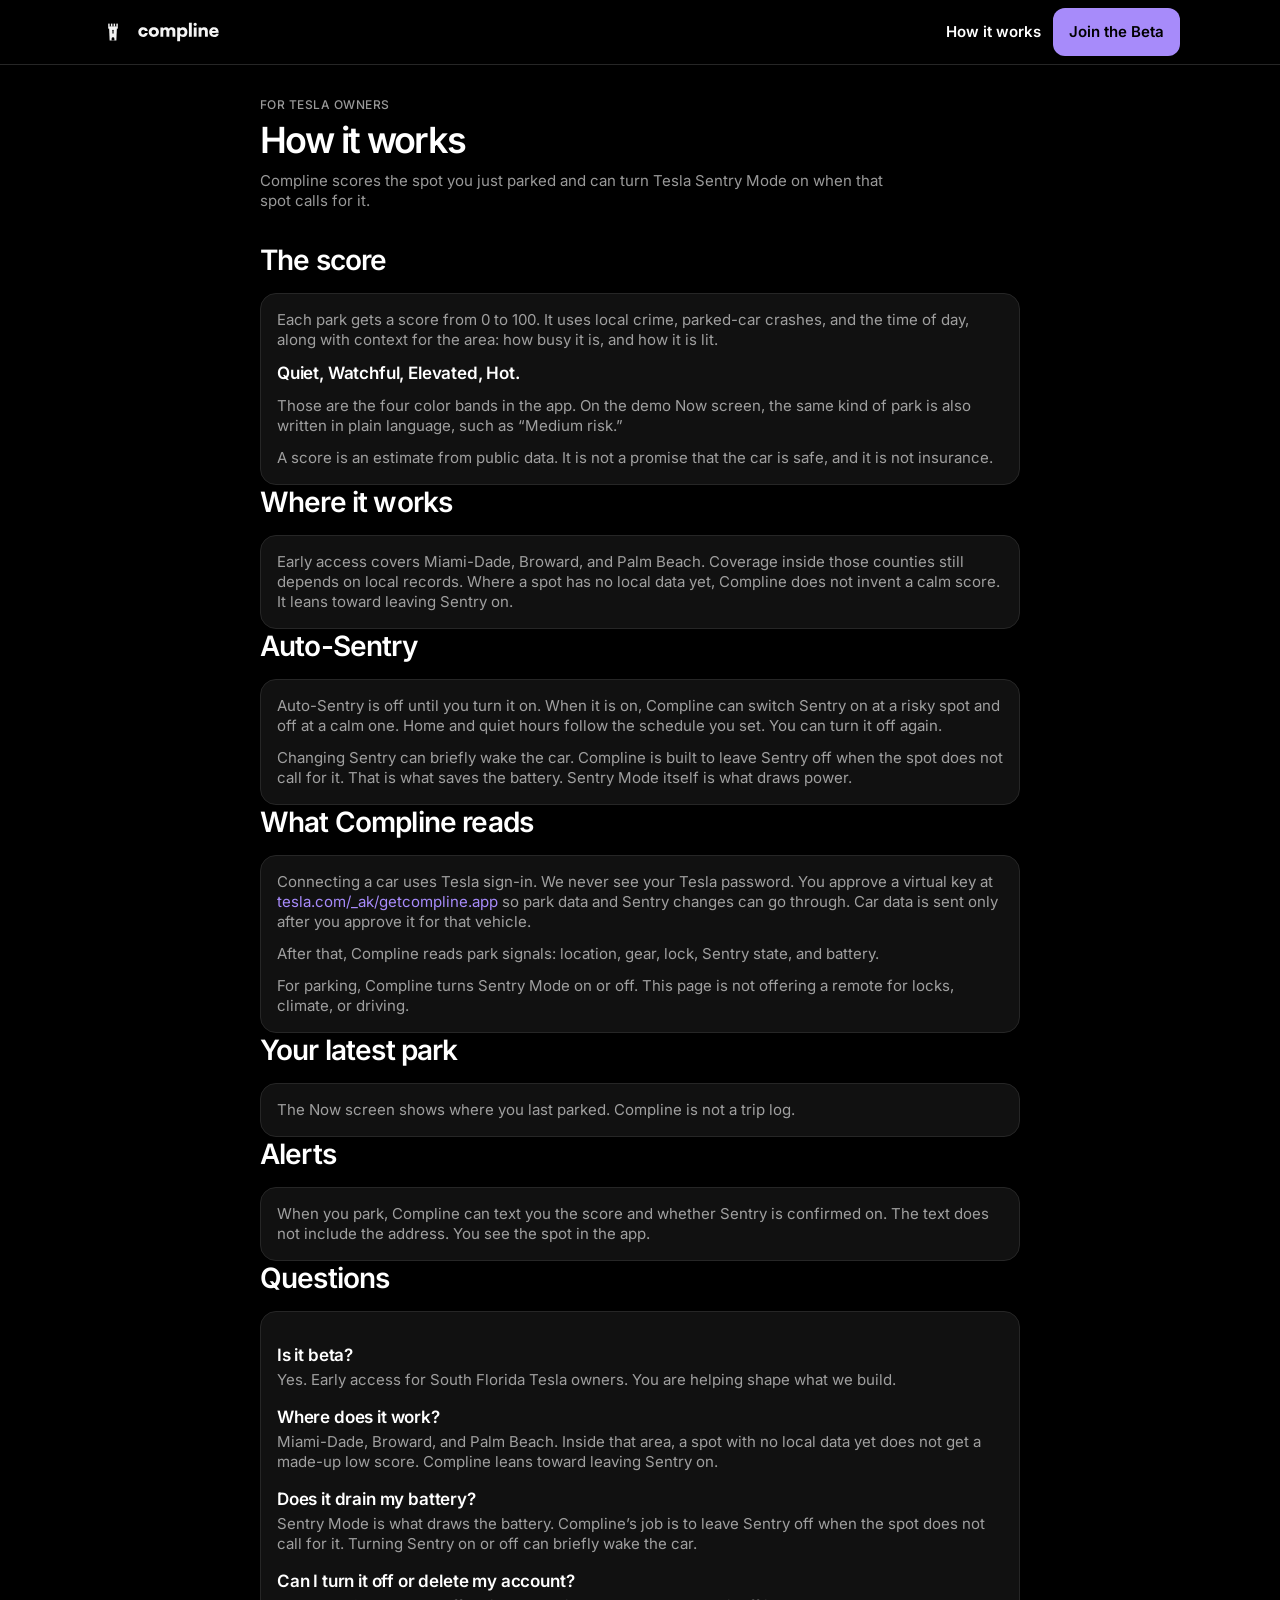
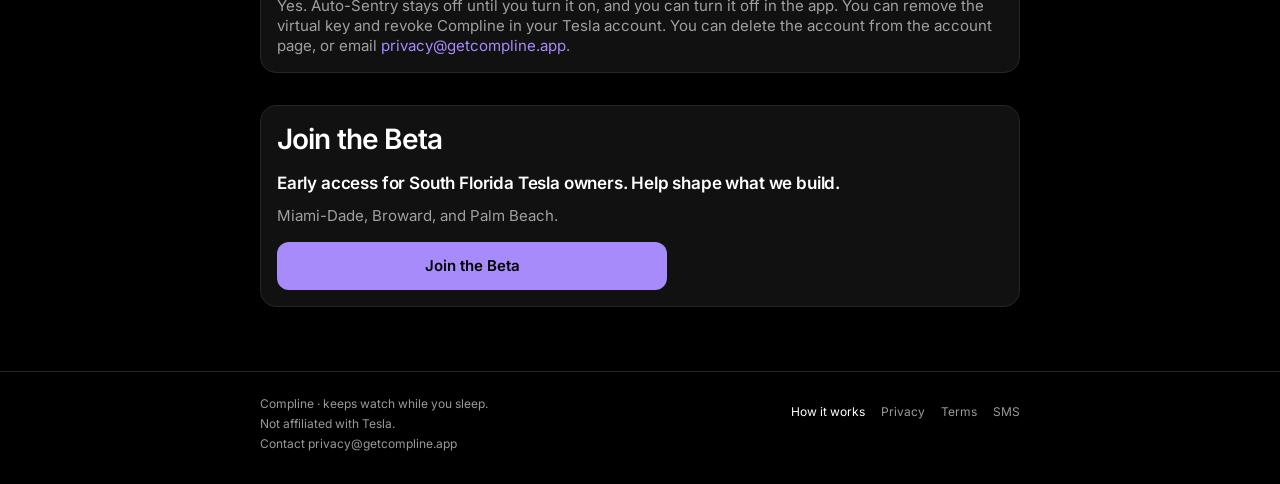
==== how-it-works/index.html @ 338436a9 "Redesign the homepage and add a how-it-works page Match the dashboard's color, type, cards, ring, an" ====
<!doctype html>
<html lang="en">
<head>
<meta charset="utf-8">
<meta name="viewport" content="width=device-width,initial-scale=1">
<meta name="theme-color" content="#000000">
<title>How it works · Compline</title>
<meta name="description" content="What goes into a Compline park score, how Auto-Sentry works, and where the beta runs. Not affiliated with Tesla.">
<meta property="og:type" content="website">
<meta property="og:site_name" content="Compline">
<meta property="og:title" content="How it works · Compline">
<meta property="og:description" content="What goes into a Compline park score, how Auto-Sentry works, and where the beta runs. Not affiliated with Tesla.">
<meta property="og:url" content="https://getcompline.app/how-it-works/">
<meta property="og:image" content="https://getcompline.app/assets/og.png">
<meta property="og:image:type" content="image/png">
<meta property="og:image:width" content="1200">
<meta property="og:image:height" content="630">
<meta property="og:image:alt" content="Compline. Sentry Mode when the spot needs it, not when it doesn't.">
<meta name="twitter:card" content="summary_large_image">
<meta name="twitter:title" content="How it works · Compline">
<meta name="twitter:description" content="What goes into a Compline park score, how Auto-Sentry works, and where the beta runs. Not affiliated with Tesla.">
<meta name="twitter:image" content="https://getcompline.app/assets/og.png">
<meta name="twitter:image:alt" content="Compline. Sentry Mode when the spot needs it, not when it doesn't.">
<link rel="icon" href="/favicon.ico">
<link rel="icon" type="image/png" sizes="32x32" href="/favicon-32.png">
<link rel="apple-touch-icon" sizes="180x180" href="/apple-touch-icon.png">
<link rel="preload" href="/fonts/inter-latin.woff2" as="font" type="font/woff2" crossorigin>
<link rel="stylesheet" href="/css/site.css">
</head>
<body class="mkt">
<a class="m-skip" href="#content">Skip to content</a>
<header class="m-top">
  <div class="m-wrap m-bar">
    <a class="m-logo" href="/">
      <img src="/assets/mark-icon.svg" alt="" width="26" height="26">
      <img src="/assets/mark-word.svg" alt="Compline" width="89" height="26">
    </a>
    <nav class="m-nav" aria-label="Primary">
      <a class="m-nav-link" href="/how-it-works/" aria-current="page">How it works</a>
      <a class="m-btn" href="https://app.getcompline.app/login?mode=signup">Join the Beta</a>
    </nav>
  </div>
</header>

<main id="content" class="m-wrap m-narrow m-section m-end">
  <p class="m-kicker">For Tesla owners</p>
  <h1>How it works</h1>
  <p class="m-lede">Compline scores the spot you just parked and can turn Tesla Sentry Mode on when that spot calls for it.</p>

  <div class="m-prose">
    <h2>The score</h2>
    <div class="m-card">
      <p>Each park gets a score from 0 to 100. It uses local crime, parked-car crashes, and the time of day, along with context for the area: how busy it is, and how it is lit.</p>
      <p class="m-value">Quiet, Watchful, Elevated, Hot.</p>
      <p>Those are the four color bands in the app. On the demo Now screen, the same kind of park is also written in plain language, such as “Medium risk.”</p>
      <p>A score is an estimate from public data. It is not a promise that the car is safe, and it is not insurance.</p>
    </div>

    <h2>Where it works</h2>
    <div class="m-card">
      <p>Early access covers Miami-Dade, Broward, and Palm Beach. Coverage inside those counties still depends on local records. Where a spot has no local data yet, Compline does not invent a calm score. It leans toward leaving Sentry on.</p>
    </div>

    <h2>Auto-Sentry</h2>
    <div class="m-card">
      <p>Auto-Sentry is off until you turn it on. When it is on, Compline can switch Sentry on at a risky spot and off at a calm one. Home and quiet hours follow the schedule you set. You can turn it off again.</p>
      <p>Changing Sentry can briefly wake the car. Compline is built to leave Sentry off when the spot does not call for it. That is what saves the battery. Sentry Mode itself is what draws power.</p>
    </div>

    <h2>What Compline reads</h2>
    <div class="m-card">
      <p>Connecting a car uses Tesla sign-in. We never see your Tesla password. You approve a virtual key at <a href="https://tesla.com/_ak/getcompline.app">tesla.com/_ak/getcompline.app</a> so park data and Sentry changes can go through. Car data is sent only after you approve it for that vehicle.</p>
      <p>After that, Compline reads park signals: location, gear, lock, Sentry state, and battery.</p>
      <p>For parking, Compline turns Sentry Mode on or off. This page is not offering a remote for locks, climate, or driving.</p>
    </div>

    <h2>Your latest park</h2>
    <div class="m-card">
      <p>The Now screen shows where you last parked. Compline is not a trip log.</p>
    </div>

    <h2>Alerts</h2>
    <div class="m-card">
      <p>When you park, Compline can text you the score and whether Sentry is confirmed on. The text does not include the address. You see the spot in the app.</p>
    </div>

    <h2>Questions</h2>
    <div class="m-card">
      <h3>Is it beta?</h3>
      <p>Yes. Early access for South Florida Tesla owners. You are helping shape what we build.</p>
      <h3>Where does it work?</h3>
      <p>Miami-Dade, Broward, and Palm Beach. Inside that area, a spot with no local data yet does not get a made-up low score. Compline leans toward leaving Sentry on.</p>
      <h3>Does it drain my battery?</h3>
      <p>Sentry Mode is what draws the battery. Compline’s job is to leave Sentry off when the spot does not call for it. Turning Sentry on or off can briefly wake the car.</p>
      <h3>Can I turn it off or delete my account?</h3>
      <p>Yes. Auto-Sentry stays off until you turn it on, and you can turn it off in the app. You can remove the virtual key and revoke Compline in your Tesla account. You can delete the account from the account page, or email <a href="mailto:privacy@getcompline.app">privacy@getcompline.app</a>.</p>
    </div>
  </div>

  <div class="m-card m-beta">
    <h2>Join the Beta</h2>
    <p class="m-value">Early access for South Florida Tesla owners. Help shape what we build.</p>
    <p class="m-note">Miami-Dade, Broward, and Palm Beach.</p>
    <a class="m-btn m-btn-block" href="https://app.getcompline.app/login?mode=signup">Join the Beta</a>
  </div>
</main>

<footer class="m-foot">
  <div class="m-wrap m-narrow m-foot-inner">
    <div>
      <p>Compline · keeps watch while you sleep.</p>
      <p>Not affiliated with Tesla.</p>
      <p>Contact <a href="mailto:privacy@getcompline.app">privacy@getcompline.app</a></p>
    </div>
    <nav aria-label="Footer">
      <a href="/how-it-works/" aria-current="page">How it works</a>
      <a href="/privacy.html">Privacy</a>
      <a href="/terms.html">Terms</a>
      <a href="/sms.html">SMS</a>
    </nav>
  </div>
</footer>
</body>
</html>
---- css/site.css ----
/* Compline public site.
   Tokens: true black, self-hosted Inter, light numerals,
   hairline dividers, muted purple accent. */

@font-face {
  font-family: "Inter";
  font-style: normal;
  font-weight: 100 900;
  font-display: swap;
  src: url("../fonts/inter-latin.woff2") format("woff2");
  unicode-range: U+0000-00FF, U+0131, U+0152-0153, U+02BB-02BC, U+02C6, U+02DA, U+02DC, U+0304, U+0308, U+0329, U+2000-206F, U+20AC, U+2122, U+2191, U+2193, U+2212, U+2215, U+FEFF, U+FFFD;
}

:root {
  --bg: #000000;
  --ink: #ffffff;
  --text: rgba(255, 255, 255, 0.82);
  --muted: rgba(255, 255, 255, 0.56);
  --line: rgba(255, 255, 255, 0.12);
  --accent: #a898c9;
  --measure: 1080px;
  color-scheme: dark;
}

* { box-sizing: border-box; }
html {
  background: var(--bg);
  -webkit-font-smoothing: antialiased;
  text-rendering: optimizeLegibility;
}
body {
  margin: 0;
  min-height: 100vh;
  background: var(--bg);
  color: var(--text);
  font: 400 17px/1.55 "Inter", system-ui, sans-serif;
}
::selection { background: rgba(168, 152, 201, 0.35); color: var(--ink); }
:focus-visible { outline: 1px solid var(--accent); outline-offset: 3px; }
a { color: inherit; text-decoration: none; }
img { max-width: 100%; height: auto; display: block; }

.wrap {
  width: min(var(--measure), calc(100% - 48px));
  margin-inline: auto;
}
.wrap.narrow { --measure: 680px; }

.top {
  position: sticky;
  top: 0;
  z-index: 2;
  background: var(--bg);
  border-bottom: 1px solid var(--line);
}
.top-inner {
  display: flex;
  flex-wrap: wrap;
  align-items: center;
  justify-content: space-between;
  gap: 4px 28px;
  min-height: 64px;
  padding-block: 10px;
}
.brand {
  color: var(--ink);
  font-size: 17px;
  font-weight: 400;
  letter-spacing: -0.03em;
  padding-block: 8px;
}
.nav {
  display: flex;
  flex-wrap: wrap;
  align-items: center;
  gap: 4px 22px;
  font-size: 14px;
}
.nav a {
  color: var(--muted);
  padding-block: 8px;
}
.nav a:hover,
.nav a[aria-current="page"] { color: var(--ink); }

.hero {
  display: grid;
  gap: 56px;
  padding: 56px 0 8px;
}
.kicker {
  margin: 0 0 18px;
  color: var(--accent);
  font-size: 12px;
  font-weight: 500;
  letter-spacing: 0.16em;
  text-transform: uppercase;
}
h1 {
  margin: 0;
  color: var(--ink);
  font-weight: 300;
  font-size: clamp(40px, 8vw, 68px);
  line-height: 1.02;
  letter-spacing: -0.04em;
  text-wrap: balance;
}
.lede {
  margin: 28px 0 0;
  max-width: 38rem;
  color: var(--muted);
  font-size: 18px;
  line-height: 1.55;
}
.policy {
  margin: 18px 0 0;
  max-width: 38rem;
  color: var(--muted);
  font-size: 16px;
  line-height: 1.55;
}
.text-link {
  margin: 32px 0 0;
}
.text-link a {
  color: var(--ink);
  font-size: 15px;
  border-bottom: 1px solid var(--line);
  padding-bottom: 3px;
}
.text-link a:hover { border-bottom-color: var(--accent); }
.hero-actions {
  display: flex;
  flex-wrap: wrap;
  align-items: center;
  gap: 16px 28px;
  margin-top: 32px;
}
.hero-actions .text-link { margin: 0; }

.btn {
  display: inline-flex;
  align-items: center;
  justify-content: center;
  margin: 0;
  padding: 11px 16px;
  border: 1px solid var(--ink);
  background: var(--ink);
  color: #000;
  font: 500 14px/1 "Inter", system-ui, sans-serif;
  letter-spacing: -0.01em;
  text-decoration: none;
  cursor: pointer;
}
.btn:hover { background: transparent; color: var(--ink); }
.btn:disabled,
.btn:disabled:hover {
  background: var(--ink);
  color: #000;
  opacity: 0.45;
  cursor: default;
}
.nav a.btn { color: #000; padding: 8px 14px; }
.nav a.btn:hover { color: var(--ink); }
.nav a.btn[aria-current="page"] {
  background: var(--ink);
  color: #000;
}

.numeral {
  margin: 0;
  color: var(--ink);
  font-weight: 300;
  font-size: clamp(96px, 22vw, 132px);
  line-height: 0.84;
  letter-spacing: -0.055em;
  font-variant-numeric: tabular-nums;
}
.score-name {
  margin: 14px 0 0;
  color: var(--muted);
  font-size: 15px;
  letter-spacing: 0.08em;
  text-transform: uppercase;
}
.score hr {
  border: 0;
  border-top: 1px solid var(--line);
  margin: 28px 0;
}
.suggest {
  margin: 0;
  color: var(--accent);
  font-size: 15px;
  font-weight: 500;
  letter-spacing: 0.01em;
}
.place {
  margin: 10px 0 0;
  color: var(--muted);
  font-size: 16px;
}
.place strong {
  color: var(--ink);
  font-weight: 400;
}

.block { padding: 88px 0 0; }
h2 {
  margin: 0 0 16px;
  color: var(--ink);
  font-weight: 300;
  font-size: clamp(32px, 5vw, 44px);
  line-height: 1.1;
  letter-spacing: -0.035em;
}
.sub {
  margin: 0;
  max-width: 40rem;
  color: var(--muted);
}

.steps {
  list-style: none;
  margin: 40px 0 0;
  padding: 0;
  border-top: 1px solid var(--line);
}
.steps li {
  display: grid;
  gap: 14px;
  padding: 28px 0 32px;
  border-bottom: 1px solid var(--line);
}
.step-num {
  color: var(--ink);
  font-weight: 300;
  font-size: 48px;
  line-height: 1;
  letter-spacing: -0.045em;
  font-variant-numeric: tabular-nums;
}
.steps h3 {
  margin: 0 0 8px;
  color: var(--ink);
  font-size: 18px;
  font-weight: 400;
  letter-spacing: -0.02em;
}
.steps p {
  margin: 0;
  color: var(--muted);
  font-size: 16px;
}

.rows {
  list-style: none;
  margin: 36px 0 0;
  padding: 0;
  border-top: 1px solid var(--line);
}
.rows li {
  margin: 0;
  padding: 26px 0;
  border-bottom: 1px solid var(--line);
  color: var(--muted);
}
.rows strong {
  color: var(--ink);
  font-weight: 500;
}

.close { padding-bottom: 96px; }
.close p {
  margin: 0;
  max-width: 36rem;
  color: var(--muted);
}

.page {
  padding: 56px 0 96px;
}
.page .sub { margin-top: 22px; }
.page .sub + .sub { margin-top: 18px; }

.waitlist { margin-top: 36px; max-width: 32rem; }
.waitlist .field + .field { margin-top: 22px; }
.waitlist label {
  display: block;
  margin: 0 0 8px;
  color: var(--ink);
  font-size: 14px;
  font-weight: 500;
}
.waitlist .opt { color: var(--muted); font-weight: 400; }
.waitlist input,
.waitlist select {
  width: 100%;
  background: var(--bg);
  color: var(--ink);
  border: 1px solid var(--line);
  border-radius: 0;
  padding: 14px;
  font: 400 16px/1.4 "Inter", system-ui, sans-serif;
}
.waitlist input::placeholder { color: rgba(255, 255, 255, 0.35); }
.waitlist .btn { margin-top: 28px; }
.honeypot {
  position: absolute;
  left: -10000px;
  top: 0;
  width: 1px;
  height: 1px;
  margin: 0;
  padding: 0;
  overflow: hidden;
  clip: rect(0, 0, 0, 0);
  clip-path: inset(50%);
  white-space: nowrap;
  border: 0;
  pointer-events: none;
}
.waitlist .honeypot input {
  width: 1px;
  min-width: 0;
  padding: 0;
  border: 0;
}
.form-status {
  margin: 18px 0 0;
  font-size: 16px;
  line-height: 1.5;
}
.form-status.is-ok,
.form-status.is-note { color: var(--ink); }
.form-status.is-err { color: #f3c7c7; }
.form-status:empty { margin-top: 0; }
.field-hint {
  margin: 8px 0 0;
  color: var(--muted);
  font-size: 13px;
}
.legal .waitlist { max-width: none; }
.waitlist label.check {
  display: flex;
  gap: 0.65em;
  align-items: flex-start;
  font-weight: 400;
  line-height: 1.5;
}
.waitlist label.check input {
  width: auto;
  flex: none;
  margin-top: 0.35em;
  accent-color: var(--accent);
}
.waitlist label.check a {
  color: var(--ink);
  text-decoration: underline;
  text-underline-offset: 2px;
}
.legal h3 {
  margin: 28px 0 10px;
  color: var(--ink);
  font-size: 18px;
  font-weight: 500;
  letter-spacing: -0.02em;
}
.fine {
  margin: 28px 0 0;
  max-width: 32rem;
  color: var(--muted);
  font-size: 14px;
}

.legal { padding: 56px 0 96px; }
.legal .kicker { margin-bottom: 20px; }
.legal h1 { font-size: clamp(40px, 8vw, 60px); }
.legal > p,
.legal li { color: var(--muted); }
.legal h2 {
  margin: 56px 0 14px;
  font-size: 22px;
  font-weight: 400;
  letter-spacing: -0.02em;
}
.legal p { margin: 0 0 16px; overflow-wrap: anywhere; }
.legal ul {
  list-style: none;
  margin: 8px 0 0;
  padding: 0;
  border-top: 1px solid var(--line);
}
.legal li {
  margin: 0;
  padding: 18px 0;
  border-bottom: 1px solid var(--line);
  overflow-wrap: anywhere;
}
.legal strong { color: var(--ink); font-weight: 500; }
.legal em { font-style: italic; }
code {
  font-family: ui-monospace, "SFMono-Regular", Menlo, Consolas, monospace;
  font-size: 0.92em;
  color: var(--ink);
}

.footer {
  border-top: 1px solid var(--line);
  padding: 28px 0 48px;
  color: var(--muted);
  font-size: 14px;
}
.footer-inner {
  display: flex;
  flex-wrap: wrap;
  gap: 12px 28px;
  justify-content: space-between;
  align-items: center;
}
.footer nav { display: flex; flex-wrap: wrap; gap: 8px 22px; }
.footer a { color: var(--muted); padding-block: 6px; }
.footer a:hover { color: var(--ink); }

@media (min-width: 840px) {
  .hero {
    grid-template-columns: minmax(0, 1.2fr) minmax(280px, 0.8fr);
    gap: 80px;
    align-items: end;
    padding: 104px 0 16px;
  }
  .block { padding-top: 120px; }
  .steps {
    display: grid;
    grid-template-columns: repeat(3, minmax(0, 1fr));
    border-bottom: 1px solid var(--line);
  }
  .steps li {
    border-bottom: 0;
    padding: 32px 36px 40px 0;
  }
  .steps li + li {
    padding-left: 36px;
    box-shadow: inset 1px 0 0 var(--line);
  }
  .legal, .page { padding-top: 96px; }
}

/* Marketing pages (homepage and /how-it-works).
   Tokens mirrored from the Compline dashboard stylesheet:
   tangitally/sentry-risk static/compline.css
   (deployed as https://app.getcompline.app/static/compline.css).
   Color values are that file's :root. Type, cards, the gauge ring,
   and btn-primary follow the Oct 23 design pass in the same file
   (label over value, 16px radius, spacing 4/8/12/16/24/32).
   The sentry-risk repo was not readable from this environment;
   values were copied from the deployed stylesheet.
   Scoped to body.mkt so /sms, /privacy, /terms, and /signup
   keep the tokens above. */
body.mkt {
  --bg: #000000;
  --ink: #ffffff;
  --text: #ffffff;
  --muted: rgba(255, 255, 255, 0.60);
  --faint: rgba(255, 255, 255, 0.40);
  --line: #262626;
  --line-strong: #262626;
  --surface-1: #111111;
  --surface-2: #1a1a1a;
  --surface-3: #262626;
  --accent: #a78bfa;
  --rose: #f87171;
  --ok: #34d399;
  --warn: #fbbf24;
  --brand: var(--accent);
  --danger: var(--rose);
  --risk-quiet: var(--ok);
  --risk-watchful: var(--warn);
  --risk-elevated: var(--rose);
  --risk-hot: var(--rose);
  --risk-none: rgba(255, 255, 255, 0.40);
  --card: var(--surface-1);
  --track: var(--surface-3);
  /* Demo Now screen (score 38) uses the watchful / amber ring. */
  --c: var(--risk-watchful);
  background: var(--bg);
  color: var(--text);
  font-family: -apple-system, BlinkMacSystemFont, "Inter", system-ui, sans-serif;
  font-size: 15px;
  line-height: 20px;
  font-weight: 400;
}
body.mkt :focus-visible {
  outline: 2px solid var(--accent);
  outline-offset: 2px;
}
body.mkt ::selection {
  background: color-mix(in srgb, var(--accent) 35%, transparent);
  color: var(--ink);
}
body.mkt a { color: var(--accent); }
body.mkt a.m-btn,
body.mkt a.m-btn:hover { color: #000; }
body.mkt a.m-skip { color: #000; }
body.mkt a.m-nav-link { color: var(--muted); }
body.mkt a.m-nav-link:hover,
body.mkt a.m-nav-link[aria-current="page"] { color: var(--ink); }
body.mkt .m-foot a { color: var(--muted); }
body.mkt .m-foot a:hover,
body.mkt .m-foot a[aria-current="page"] { color: var(--ink); }
body.mkt .m-attr a { color: var(--muted); }

.m-skip {
  position: absolute;
  left: 16px;
  top: 8px;
  z-index: 4;
  padding: 8px 12px;
  border-radius: 12px;
  background: var(--accent);
  color: #000;
  font-weight: 600;
  transform: translateY(-160%);
}
.m-skip:focus { transform: none; }

.m-wrap {
  width: min(1080px, calc(100% - 32px));
  margin-inline: auto;
}
.m-narrow { width: min(760px, calc(100% - 32px)); }

.m-top {
  position: sticky;
  top: 0;
  z-index: 3;
  background: var(--bg);
  border-bottom: 1px solid var(--line);
}
.m-bar {
  display: flex;
  align-items: center;
  justify-content: space-between;
  gap: 12px;
  min-height: 48px;
  padding-block: 8px;
}
.m-logo {
  display: flex;
  align-items: center;
  gap: 8px;
  min-width: 0;
  color: inherit;
  text-decoration: none;
}
.m-logo img { display: block; }
.m-nav {
  display: flex;
  align-items: center;
  gap: 12px;
}
.m-nav-link {
  display: none;
  align-items: center;
  min-height: 48px;
  color: var(--muted);
  font-size: 15px;
  line-height: 20px;
  font-weight: 600;
  text-decoration: none;
}
.m-nav-link:hover,
.m-nav-link[aria-current="page"] { color: var(--ink); }

.m-btn {
  display: inline-flex;
  align-items: center;
  justify-content: center;
  min-height: 48px;
  padding: 0 16px;
  border: 0;
  border-radius: 12px;
  background: var(--accent);
  color: #000;
  font: 600 15px/20px -apple-system, BlinkMacSystemFont, "Inter", system-ui, sans-serif;
  text-align: center;
  text-decoration: none;
  cursor: pointer;
}
.m-btn:hover { filter: brightness(1.06); color: #000; }
.m-btn-block { width: 100%; max-width: 390px; }

.m-kicker,
.m-label {
  margin: 0;
  font-size: 12px;
  line-height: 16px;
  font-weight: 500;
  letter-spacing: 0.04em;
  text-transform: uppercase;
  color: var(--muted);
}
body.mkt h1 {
  margin: 8px 0 0;
  color: var(--ink);
  font-size: 36px;
  line-height: 38px;
  font-weight: 600;
  letter-spacing: -0.045em;
}
body.mkt h2 {
  margin: 0 0 16px;
  color: var(--ink);
  font-size: 28px;
  line-height: 34px;
  font-weight: 600;
  letter-spacing: -0.03em;
}
.m-lede,
.m-note {
  margin: 12px 0 0;
  max-width: 40rem;
  color: var(--muted);
  font-size: 15px;
  line-height: 20px;
}
.m-value {
  margin: 4px 0 0;
  color: var(--ink);
  font-size: 17px;
  line-height: 22px;
  font-weight: 600;
  letter-spacing: -0.01em;
}
.m-actions {
  display: flex;
  flex-direction: column;
  align-items: flex-start;
  gap: 12px;
  margin-top: 24px;
}
.m-text {
  display: inline-flex;
  align-items: center;
  min-height: 48px;
  color: var(--accent);
  font-size: 15px;
  line-height: 20px;
  font-weight: 600;
  text-decoration: none;
}
.m-text:hover { text-decoration: underline; text-underline-offset: 3px; }

.m-hero { padding-top: 24px; }
.m-hero-grid { display: grid; gap: 24px; }
.m-phone {
  margin: 0;
  border: 1px solid var(--line);
  border-radius: 16px;
  overflow: hidden;
  background: var(--surface-1);
}
.m-phone img { width: 100%; height: auto; }
.m-phone figcaption {
  margin: 0;
  padding: 12px 16px 16px;
  color: var(--muted);
  font-size: 12px;
  line-height: 16px;
}

.m-section { padding-top: 32px; }
.m-grid {
  display: grid;
  gap: 12px;
}
.m-card {
  margin: 0;
  padding: 16px;
  border: 1px solid var(--line);
  border-radius: 16px;
  background: var(--card);
}
.m-card .m-label { margin-top: 16px; }
.m-card > .m-label:first-child,
.m-gauge + .m-label { margin-top: 0; }
.m-shot {
  width: 100%;
  height: auto;
  margin-top: 16px;
  border-radius: 16px;
}
.m-loc {
  margin: 12px 0 0;
  color: var(--ink);
  font-size: 15px;
  line-height: 20px;
  font-weight: 600;
}
.m-asof,
.m-attr {
  margin: 4px 0 0;
  color: var(--muted);
  font-size: 12px;
  line-height: 16px;
}
.m-attr { margin-top: 8px; }
.m-attr a { color: var(--muted); text-decoration: underline; text-underline-offset: 2px; }

.m-gauge {
  position: relative;
  width: 168px;
  height: 168px;
  margin: 8px auto 12px;
}
.m-gauge svg {
  display: block;
  width: 168px;
  height: 168px;
  transform: rotate(-90deg);
}
.m-gauge circle {
  fill: none;
  stroke-width: 8;
}
.m-ring-track { stroke: var(--surface-3); }
.m-ring-track { stroke: color-mix(in srgb, var(--c) 22%, transparent); }
.m-ring-fill {
  stroke: var(--c);
  stroke-linecap: round;
  stroke-dasharray: 477.52;
  stroke-dashoffset: 296.06;
  animation: m-ring 1.1s ease forwards;
}
@keyframes m-ring {
  from { stroke-dashoffset: 477.52; }
  to { stroke-dashoffset: 296.06; }
}
.m-score {
  position: absolute;
  inset: 0;
  display: flex;
  align-items: center;
  justify-content: center;
  margin: 0;
  color: var(--c);
  font-size: 52px;
  line-height: 52px;
  font-weight: 600;
  letter-spacing: -0.05em;
  font-variant-numeric: tabular-nums;
}
.m-sr {
  position: absolute;
  width: 1px;
  height: 1px;
  padding: 0;
  margin: 0;
  overflow: hidden;
  clip-path: inset(50%);
  white-space: nowrap;
  border: 0;
}
.m-card > .m-shot:first-child { margin-top: 0; }
.m-bands {
  display: flex;
  flex-wrap: wrap;
  gap: 8px 12px;
  margin: 12px 0 0;
  padding: 0;
  list-style: none;
  color: var(--ink);
  font-size: 12px;
  line-height: 16px;
}
.m-bands li { display: flex; align-items: center; }
.m-dot {
  width: 8px;
  height: 8px;
  margin-right: 8px;
  border-radius: 999px;
  background: var(--faint);
}
.m-dot-quiet { background: var(--risk-quiet); }
.m-dot-watchful { background: var(--risk-watchful); }
.m-dot-elevated,
.m-dot-hot { background: var(--risk-hot); }

.m-bubble {
  padding: 16px;
  border-radius: 16px;
  background: var(--surface-2);
}
.m-bubble .m-label { margin-top: 0; }
.m-bubble .m-value { margin-top: 4px; }

.m-steps {
  display: grid;
  gap: 12px;
  margin: 0;
  padding: 0;
  list-style: none;
}
.m-steps li {
  display: flex;
  gap: 12px;
  margin: 0;
  padding: 16px;
  border: 1px solid var(--line);
  border-radius: 16px;
  background: var(--surface-1);
}
.m-num {
  display: flex;
  flex: none;
  align-items: center;
  justify-content: center;
  width: 32px;
  height: 32px;
  border-radius: 8px;
  background: var(--surface-2);
  color: var(--accent);
  font-size: 15px;
  line-height: 20px;
  font-weight: 600;
}
.m-steps h3 {
  margin: 4px 0 0;
  color: var(--ink);
  font-size: 17px;
  line-height: 22px;
  font-weight: 600;
  letter-spacing: -0.01em;
  text-transform: none;
}
.m-steps p {
  margin: 4px 0 0;
  color: var(--muted);
  font-size: 15px;
  line-height: 20px;
}
.m-more { margin: 16px 0 0; }

.m-beta .m-btn { margin-top: 16px; }

.m-prose { display: grid; gap: 0; margin-top: 32px; }
.m-prose + .m-card { margin-top: 32px; }
.m-prose h2 { margin: 32px 0 12px; }
.m-prose h2:first-child { margin-top: 0; }
.m-prose h3 {
  margin: 16px 0 0;
  color: var(--ink);
  font-size: 17px;
  line-height: 22px;
  font-weight: 600;
  letter-spacing: -0.01em;
}
.m-prose p,
.m-prose li {
  margin: 0;
  color: var(--muted);
  font-size: 15px;
  line-height: 20px;
}
.m-prose .m-card p + p { margin-top: 12px; }
.m-prose h3 + p { margin-top: 4px; }
.m-prose p.m-value {
  color: var(--ink);
  font-size: 17px;
  line-height: 22px;
  font-weight: 600;
  letter-spacing: -0.01em;
}
.m-prose .m-value { color: var(--ink); }
.m-prose ul {
  margin: 0;
  padding: 0;
  list-style: none;
}
.m-prose li {
  padding-top: 8px;
  border-top: 1px solid var(--line);
}
.m-prose li + li { margin-top: 8px; }
.m-prose strong { color: var(--ink); font-weight: 600; }
.m-prose a { text-underline-offset: 2px; }
.m-end { padding-bottom: 32px; }

.m-foot {
  margin-top: 32px;
  padding: 24px 0 32px;
  border-top: 1px solid var(--line);
  color: var(--muted);
  font-size: 12px;
  line-height: 16px;
}
.m-foot p { margin: 0; }
.m-foot p + p { margin-top: 4px; }
.m-foot-inner {
  display: flex;
  flex-wrap: wrap;
  gap: 16px 24px;
  align-items: flex-start;
  justify-content: space-between;
}
.m-foot nav { display: flex; flex-wrap: wrap; gap: 8px 16px; }
.m-foot a {
  color: var(--muted);
  font-size: 12px;
  line-height: 16px;
  text-decoration: none;
  padding-block: 8px;
}
.m-foot a:hover { color: var(--ink); }

@media (min-width: 1024px) {
  .m-nav-link { display: inline-flex; }
  .m-hero-grid {
    grid-template-columns: minmax(0, 1.1fr) minmax(300px, 400px);
    gap: 32px;
    align-items: start;
  }
  .m-actions {
    flex-direction: row;
    align-items: center;
    gap: 16px;
  }
  .m-actions .m-btn { width: auto; }
  .m-grid { grid-template-columns: 1fr 1fr; }
  .m-span { grid-column: 1 / -1; }
  .m-steps { grid-template-columns: 1fr 1fr 1fr; }
}

@media (prefers-reduced-motion: reduce) {
  .m-ring-fill {
    animation: none;
    stroke-dashoffset: 296.06;
  }
}
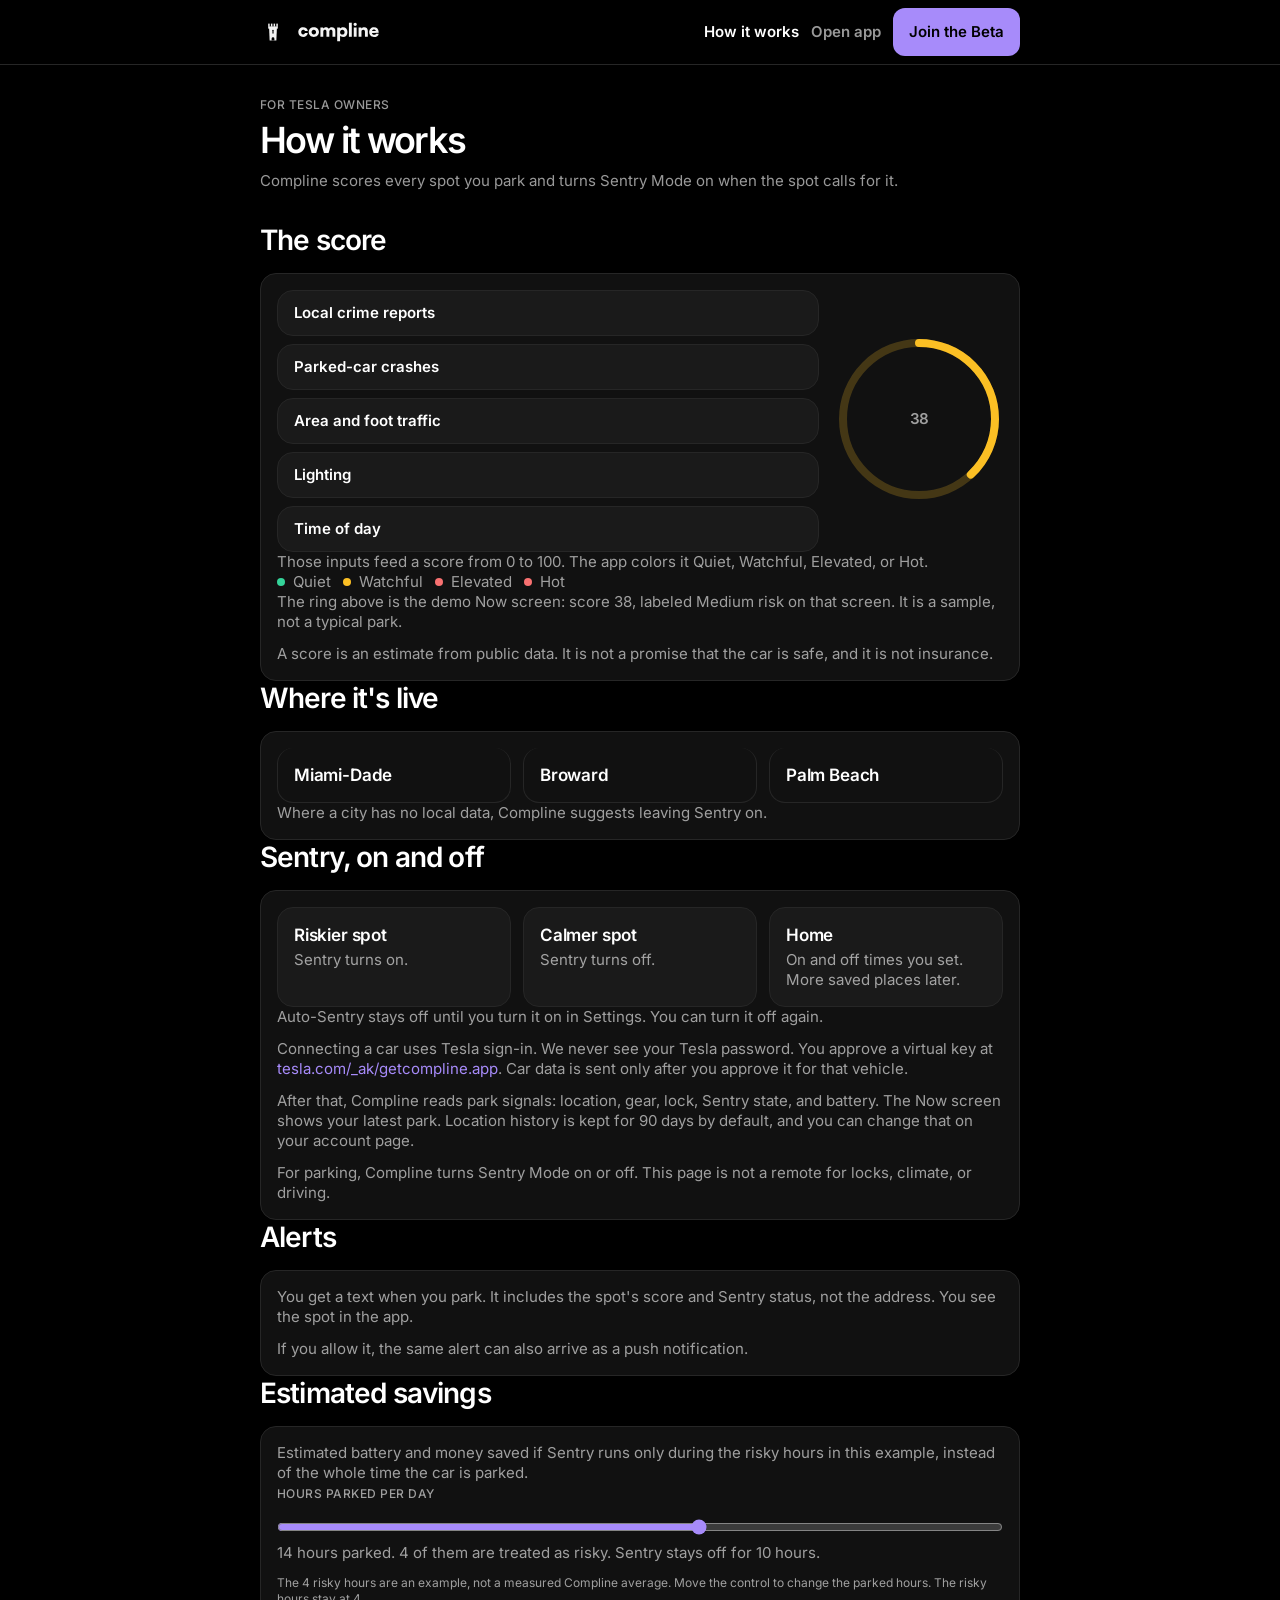
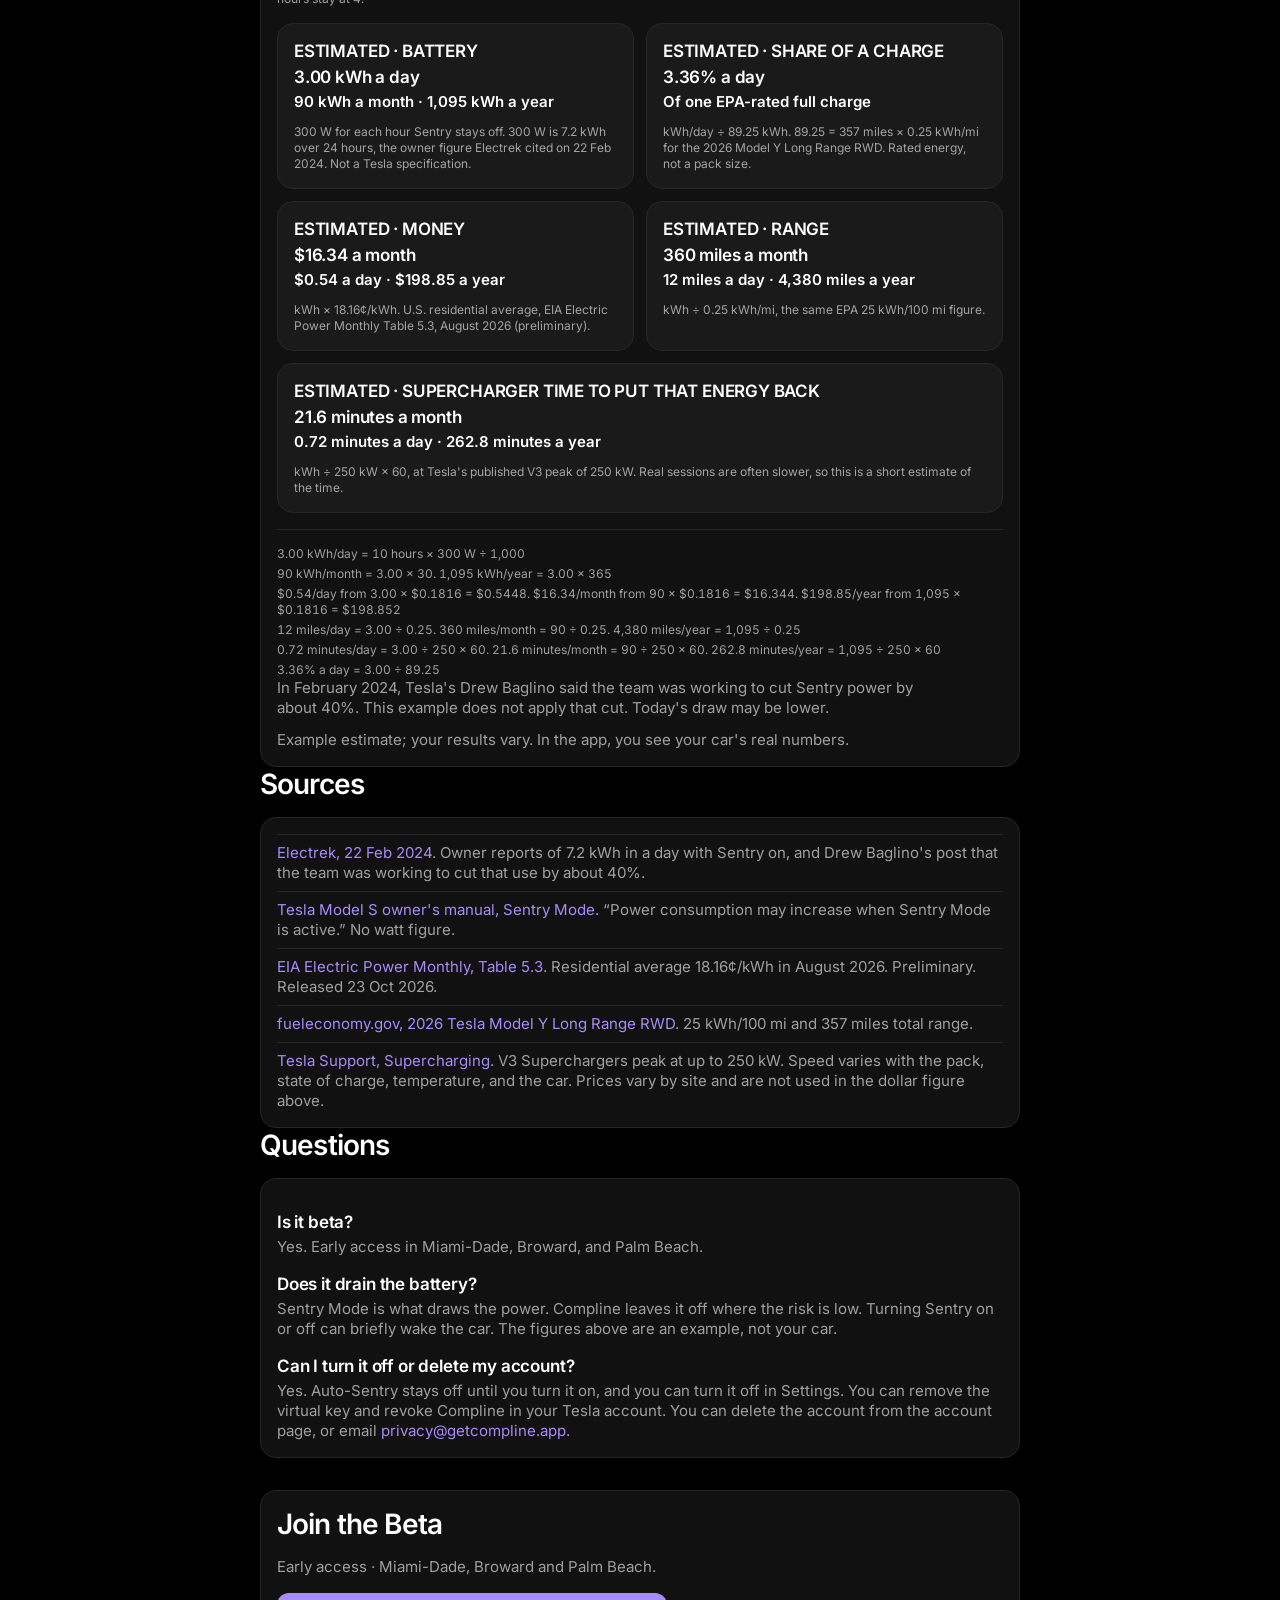
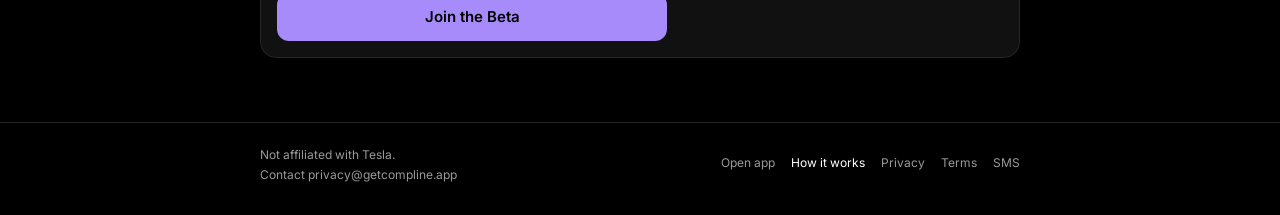
==== commit 607fa0a4: "Rebuild the homepage as a complete landing page. Keep the hero, add the value props, four-step flow," ====
--- a/how-it-works/index.html
+++ b/how-it-works/index.html
@@ -5,11 +5,11 @@
 <meta name="viewport" content="width=device-width,initial-scale=1">
 <meta name="theme-color" content="#000000">
 <title>How it works · Compline</title>
-<meta name="description" content="What goes into a Compline park score, how Auto-Sentry works, and where the beta runs. Not affiliated with Tesla.">
+<meta name="description" content="How a Compline score is built, where the beta runs, and an example of the battery Sentry would have used. Not affiliated with Tesla.">
 <meta property="og:type" content="website">
 <meta property="og:site_name" content="Compline">
 <meta property="og:title" content="How it works · Compline">
-<meta property="og:description" content="What goes into a Compline park score, how Auto-Sentry works, and where the beta runs. Not affiliated with Tesla.">
+<meta property="og:description" content="How a Compline score is built, where the beta runs, and an example of the battery Sentry would have used. Not affiliated with Tesla.">
 <meta property="og:url" content="https://getcompline.app/how-it-works/">
 <meta property="og:image" content="https://getcompline.app/assets/og.png">
 <meta property="og:image:type" content="image/png">
@@ -18,7 +18,7 @@
 <meta property="og:image:alt" content="Compline. Sentry Mode when the spot needs it, not when it doesn't.">
 <meta name="twitter:card" content="summary_large_image">
 <meta name="twitter:title" content="How it works · Compline">
-<meta name="twitter:description" content="What goes into a Compline park score, how Auto-Sentry works, and where the beta runs. Not affiliated with Tesla.">
+<meta name="twitter:description" content="How a Compline score is built, where the beta runs, and an example of the battery Sentry would have used. Not affiliated with Tesla.">
 <meta name="twitter:image" content="https://getcompline.app/assets/og.png">
 <meta name="twitter:image:alt" content="Compline. Sentry Mode when the spot needs it, not when it doesn't.">
 <link rel="icon" href="/favicon.ico">
@@ -30,14 +30,30 @@
 <body class="mkt">
 <a class="m-skip" href="#content">Skip to content</a>
 <header class="m-top">
-  <div class="m-wrap m-bar">
+  <div class="m-wrap m-narrow m-bar">
     <a class="m-logo" href="/">
       <img src="/assets/mark-icon.svg" alt="" width="26" height="26">
       <img src="/assets/mark-word.svg" alt="Compline" width="89" height="26">
     </a>
     <nav class="m-nav" aria-label="Primary">
       <a class="m-nav-link" href="/how-it-works/" aria-current="page">How it works</a>
+      <a class="m-nav-link" href="https://app.getcompline.app/">Open app</a>
       <a class="m-btn" href="https://app.getcompline.app/login?mode=signup">Join the Beta</a>
+      <details class="m-menu">
+        <summary class="m-menu-btn">
+          <span class="m-sr">Menu</span>
+          <svg class="m-burger" viewBox="0 0 24 24" aria-hidden="true">
+            <path d="M5 7h14M5 12h14M5 17h14" fill="none" stroke="currentColor" stroke-width="1.5" stroke-linecap="round"></path>
+          </svg>
+          <svg class="m-close" viewBox="0 0 24 24" aria-hidden="true">
+            <path d="M7 7l10 10M17 7L7 17" fill="none" stroke="currentColor" stroke-width="1.5" stroke-linecap="round"></path>
+          </svg>
+        </summary>
+        <div class="m-menu-panel">
+          <a class="m-menu-link" href="/how-it-works/" aria-current="page">How it works</a>
+          <a class="m-menu-link" href="https://app.getcompline.app/">Open app</a>
+        </div>
+      </details>
     </nav>
   </div>
 </header>
@@ -45,62 +61,154 @@
 <main id="content" class="m-wrap m-narrow m-section m-end">
   <p class="m-kicker">For Tesla owners</p>
   <h1>How it works</h1>
-  <p class="m-lede">Compline scores the spot you just parked and can turn Tesla Sentry Mode on when that spot calls for it.</p>
+  <p class="m-lede">Compline scores every spot you park and turns Sentry Mode on when the spot calls for it.</p>
 
   <div class="m-prose">
     <h2>The score</h2>
     <div class="m-card">
-      <p>Each park gets a score from 0 to 100. It uses local crime, parked-car crashes, and the time of day, along with context for the area: how busy it is, and how it is lit.</p>
-      <p class="m-value">Quiet, Watchful, Elevated, Hot.</p>
-      <p>Those are the four color bands in the app. On the demo Now screen, the same kind of park is also written in plain language, such as “Medium risk.”</p>
+      <div class="m-score-layout">
+        <ul class="m-inputs">
+          <li>Local crime reports</li>
+          <li>Parked-car crashes</li>
+          <li>Area and foot traffic</li>
+          <li>Lighting</li>
+          <li>Time of day</li>
+        </ul>
+        <div class="m-gauge" aria-hidden="true">
+          <svg viewBox="0 0 168 168">
+            <circle class="m-ring-track" cx="84" cy="84" r="76"></circle>
+            <circle class="m-ring-fill" cx="84" cy="84" r="76"></circle>
+          </svg>
+          <p class="m-score">38</p>
+        </div>
+      </div>
+      <p>Those inputs feed a score from 0 to 100. The app colors it Quiet, Watchful, Elevated, or Hot.</p>
+      <ul class="m-bands" aria-label="Score bands">
+        <li><span class="m-dot m-dot-quiet" aria-hidden="true"></span>Quiet</li>
+        <li><span class="m-dot m-dot-watchful" aria-hidden="true"></span>Watchful</li>
+        <li><span class="m-dot m-dot-elevated" aria-hidden="true"></span>Elevated</li>
+        <li><span class="m-dot m-dot-hot" aria-hidden="true"></span>Hot</li>
+      </ul>
+      <p>The ring above is the demo Now screen: score 38, labeled Medium risk on that screen. It is a sample, not a typical park.</p>
       <p>A score is an estimate from public data. It is not a promise that the car is safe, and it is not insurance.</p>
     </div>
 
-    <h2>Where it works</h2>
-    <div class="m-card">
-      <p>Early access covers Miami-Dade, Broward, and Palm Beach. Coverage inside those counties still depends on local records. Where a spot has no local data yet, Compline does not invent a calm score. It leans toward leaving Sentry on.</p>
-    </div>
-
-    <h2>Auto-Sentry</h2>
-    <div class="m-card">
-      <p>Auto-Sentry is off until you turn it on. When it is on, Compline can switch Sentry on at a risky spot and off at a calm one. Home and quiet hours follow the schedule you set. You can turn it off again.</p>
-      <p>Changing Sentry can briefly wake the car. Compline is built to leave Sentry off when the spot does not call for it. That is what saves the battery. Sentry Mode itself is what draws power.</p>
-    </div>
-
-    <h2>What Compline reads</h2>
-    <div class="m-card">
-      <p>Connecting a car uses Tesla sign-in. We never see your Tesla password. You approve a virtual key at <a href="https://tesla.com/_ak/getcompline.app">tesla.com/_ak/getcompline.app</a> so park data and Sentry changes can go through. Car data is sent only after you approve it for that vehicle.</p>
-      <p>After that, Compline reads park signals: location, gear, lock, Sentry state, and battery.</p>
-      <p>For parking, Compline turns Sentry Mode on or off. This page is not offering a remote for locks, climate, or driving.</p>
-    </div>
-
-    <h2>Your latest park</h2>
-    <div class="m-card">
-      <p>The Now screen shows where you last parked. Compline is not a trip log.</p>
+    <h2>Where it's live</h2>
+    <div class="m-card">
+      <ul class="m-counties">
+        <li>Miami-Dade</li>
+        <li>Broward</li>
+        <li>Palm Beach</li>
+      </ul>
+      <p>Where a city has no local data, Compline suggests leaving Sentry on.</p>
+    </div>
+
+    <h2>Sentry, on and off</h2>
+    <div class="m-card">
+      <ol class="m-timeline">
+        <li>
+          <h3>Riskier spot</h3>
+          <p>Sentry turns on.</p>
+        </li>
+        <li>
+          <h3>Calmer spot</h3>
+          <p>Sentry turns off.</p>
+        </li>
+        <li>
+          <h3>Home</h3>
+          <p>On and off times you set. More saved places later.</p>
+        </li>
+      </ol>
+      <p>Auto-Sentry stays off until you turn it on in Settings. You can turn it off again.</p>
+      <p>Connecting a car uses Tesla sign-in. We never see your Tesla password. You approve a virtual key at <a href="https://tesla.com/_ak/getcompline.app">tesla.com/_ak/getcompline.app</a>. Car data is sent only after you approve it for that vehicle.</p>
+      <p>After that, Compline reads park signals: location, gear, lock, Sentry state, and battery. The Now screen shows your latest park. Location history is kept for 90 days by default, and you can change that on your account page.</p>
+      <p>For parking, Compline turns Sentry Mode on or off. This page is not a remote for locks, climate, or driving.</p>
     </div>
 
     <h2>Alerts</h2>
     <div class="m-card">
-      <p>When you park, Compline can text you the score and whether Sentry is confirmed on. The text does not include the address. You see the spot in the app.</p>
+      <p>You get a text when you park. It includes the spot's score and Sentry status, not the address. You see the spot in the app.</p>
+      <p>If you allow it, the same alert can also arrive as a push notification.</p>
+    </div>
+
+    <h2 id="savings">Estimated savings</h2>
+    <div class="m-card" id="est-live" aria-live="polite">
+      <p>Estimated battery and money saved if Sentry runs only during the risky hours in this example, instead of the whole time the car is parked.</p>
+      <label class="m-label" for="parked-hours">Hours parked per day</label>
+      <input id="parked-hours" class="m-range" type="range" min="0" max="24" step="1" value="14" aria-describedby="est-readout">
+      <p class="m-note" id="est-readout">14 hours parked. 4 of them are treated as risky. Sentry stays off for 10 hours.</p>
+      <p class="m-assume" id="est-hours-note">The 4 risky hours are an example, not a measured Compline average. Move the control to change the parked hours. The risky hours stay at 4.</p>
+
+      <div class="m-savings">
+        <article class="m-card m-inset">
+          <h3 class="m-label">Estimated · Battery</h3>
+          <p class="m-value"><span id="est-kwh-day">3.00</span> kWh a day</p>
+          <p class="m-year"><span id="est-kwh-month">90</span> kWh a month · <span id="est-kwh-year">1,095</span> kWh a year</p>
+          <p class="m-assume">300 W for each hour Sentry stays off. 300 W is 7.2 kWh over 24 hours, the owner figure Electrek cited on 22 Feb 2024. Not a Tesla specification.</p>
+        </article>
+        <article class="m-card m-inset">
+          <h3 class="m-label">Estimated · Share of a charge</h3>
+          <p class="m-value"><span id="est-pct-day">3.36</span>% a day</p>
+          <p class="m-year">Of one EPA-rated full charge</p>
+          <p class="m-assume">kWh/day ÷ 89.25 kWh. 89.25 = 357 miles × 0.25 kWh/mi for the 2026 Model Y Long Range RWD. Rated energy, not a pack size.</p>
+        </article>
+        <article class="m-card m-inset">
+          <h3 class="m-label">Estimated · Money</h3>
+          <p class="m-value"><span id="est-usd-month">$16.34</span> a month</p>
+          <p class="m-year"><span id="est-usd-day">$0.54</span> a day · <span id="est-usd-year">$198.85</span> a year</p>
+          <p class="m-assume">kWh × 18.16¢/kWh. U.S. residential average, EIA Electric Power Monthly Table 5.3, August 2026 (preliminary).</p>
+        </article>
+        <article class="m-card m-inset">
+          <h3 class="m-label">Estimated · Range</h3>
+          <p class="m-value"><span id="est-mi-month">360</span> miles a month</p>
+          <p class="m-year"><span id="est-mi-day">12</span> miles a day · <span id="est-mi-year">4,380</span> miles a year</p>
+          <p class="m-assume">kWh ÷ 0.25 kWh/mi, the same EPA 25 kWh/100 mi figure.</p>
+        </article>
+        <article class="m-card m-inset">
+          <h3 class="m-label">Estimated · Supercharger time to put that energy back</h3>
+          <p class="m-value"><span id="est-min-month">21.6</span> minutes a month</p>
+          <p class="m-year"><span id="est-min-day">0.72</span> minutes a day · <span id="est-min-year">262.8</span> minutes a year</p>
+          <p class="m-assume">kWh ÷ 250 kW × 60, at Tesla's published V3 peak of 250 kW. Real sessions are often slower, so this is a short estimate of the time.</p>
+        </article>
+      </div>
+
+      <div class="m-math" id="est-math">
+        <p>3.00 kWh/day = 10 hours × 300 W ÷ 1,000</p>
+        <p>90 kWh/month = 3.00 × 30. 1,095 kWh/year = 3.00 × 365</p>
+        <p>$0.54/day from 3.00 × $0.1816 = $0.5448. $16.34/month from 90 × $0.1816 = $16.344. $198.85/year from 1,095 × $0.1816 = $198.852</p>
+        <p>12 miles/day = 3.00 ÷ 0.25. 360 miles/month = 90 ÷ 0.25. 4,380 miles/year = 1,095 ÷ 0.25</p>
+        <p>0.72 minutes/day = 3.00 ÷ 250 × 60. 21.6 minutes/month = 90 ÷ 250 × 60. 262.8 minutes/year = 1,095 ÷ 250 × 60</p>
+        <p>3.36% a day = 3.00 ÷ 89.25</p>
+      </div>
+      <p class="m-note">In February 2024, Tesla's Drew Baglino said the team was working to cut Sentry power by about 40%. This example does not apply that cut. Today's draw may be lower.</p>
+      <p class="m-note">Example estimate; your results vary. In the app, you see your car's real numbers.</p>
+    </div>
+
+    <h2>Sources</h2>
+    <div class="m-card">
+      <ul class="m-sources">
+        <li><a href="https://electrek.co/2024/02/22/tesla-works-slash-sentry-mode-power-usage/">Electrek, 22 Feb 2024</a>. Owner reports of 7.2 kWh in a day with Sentry on, and Drew Baglino's post that the team was working to cut that use by about 40%.</li>
+        <li><a href="https://www.tesla.com/ownersmanual/models/en_us/GUID-56703182-8191-4DAE-AF07-2FDC0EB64663.html">Tesla Model S owner's manual, Sentry Mode</a>. “Power consumption may increase when Sentry Mode is active.” No watt figure.</li>
+        <li><a href="https://www.eia.gov/electricity/monthly/epm_table_grapher.php?t=epmt_5_3">EIA Electric Power Monthly, Table 5.3</a>. Residential average 18.16¢/kWh in August 2026. Preliminary. Released 23 Oct 2026.</li>
+        <li><a href="https://www.fueleconomy.gov/feg/Find.do?action=sbs&id=49743">fueleconomy.gov, 2026 Tesla Model Y Long Range RWD</a>. 25 kWh/100 mi and 357 miles total range.</li>
+        <li><a href="https://www.tesla.com/support/charging/supercharging">Tesla Support, Supercharging</a>. V3 Superchargers peak at up to 250 kW. Speed varies with the pack, state of charge, temperature, and the car. Prices vary by site and are not used in the dollar figure above.</li>
+      </ul>
     </div>
 
     <h2>Questions</h2>
     <div class="m-card">
       <h3>Is it beta?</h3>
-      <p>Yes. Early access for South Florida Tesla owners. You are helping shape what we build.</p>
-      <h3>Where does it work?</h3>
-      <p>Miami-Dade, Broward, and Palm Beach. Inside that area, a spot with no local data yet does not get a made-up low score. Compline leans toward leaving Sentry on.</p>
-      <h3>Does it drain my battery?</h3>
-      <p>Sentry Mode is what draws the battery. Compline’s job is to leave Sentry off when the spot does not call for it. Turning Sentry on or off can briefly wake the car.</p>
+      <p>Yes. Early access in Miami-Dade, Broward, and Palm Beach.</p>
+      <h3>Does it drain the battery?</h3>
+      <p>Sentry Mode is what draws the power. Compline leaves it off where the risk is low. Turning Sentry on or off can briefly wake the car. The figures above are an example, not your car.</p>
       <h3>Can I turn it off or delete my account?</h3>
-      <p>Yes. Auto-Sentry stays off until you turn it on, and you can turn it off in the app. You can remove the virtual key and revoke Compline in your Tesla account. You can delete the account from the account page, or email <a href="mailto:privacy@getcompline.app">privacy@getcompline.app</a>.</p>
+      <p>Yes. Auto-Sentry stays off until you turn it on, and you can turn it off in Settings. You can remove the virtual key and revoke Compline in your Tesla account. You can delete the account from the account page, or email <a href="mailto:privacy@getcompline.app">privacy@getcompline.app</a>.</p>
     </div>
   </div>
 
   <div class="m-card m-beta">
     <h2>Join the Beta</h2>
-    <p class="m-value">Early access for South Florida Tesla owners. Help shape what we build.</p>
-    <p class="m-note">Miami-Dade, Broward, and Palm Beach.</p>
+    <p class="m-note">Early access · Miami-Dade, Broward and Palm Beach.</p>
     <a class="m-btn m-btn-block" href="https://app.getcompline.app/login?mode=signup">Join the Beta</a>
   </div>
 </main>
@@ -108,11 +216,11 @@
 <footer class="m-foot">
   <div class="m-wrap m-narrow m-foot-inner">
     <div>
-      <p>Compline · keeps watch while you sleep.</p>
       <p>Not affiliated with Tesla.</p>
       <p>Contact <a href="mailto:privacy@getcompline.app">privacy@getcompline.app</a></p>
     </div>
     <nav aria-label="Footer">
+      <a href="https://app.getcompline.app/">Open app</a>
       <a href="/how-it-works/" aria-current="page">How it works</a>
       <a href="/privacy.html">Privacy</a>
       <a href="/terms.html">Terms</a>
@@ -120,5 +228,6 @@
     </nav>
   </div>
 </footer>
+<script src="/js/estimate.js"></script>
 </body>
 </html>
--- a/css/site.css
+++ b/css/site.css
@@ -937,3 +937,301 @@
     stroke-dashoffset: 296.06;
   }
 }
+
+/* Homepage flow, value props, trust, estimate, and the header menu.
+   Still on the 4/8/12/16/24/32 scale. No shadows. */
+
+.m-nav .m-btn { white-space: nowrap; }
+.m-logo,
+.m-menu,
+.m-nav .m-btn { flex: none; }
+
+.m-menu { position: relative; }
+.m-menu-btn {
+  display: flex;
+  align-items: center;
+  justify-content: center;
+  width: 48px;
+  height: 48px;
+  padding: 0;
+  border: 1px solid var(--line);
+  border-radius: 12px;
+  background: transparent;
+  color: var(--ink);
+  cursor: pointer;
+  list-style: none;
+}
+.m-menu-btn::-webkit-details-marker { display: none; }
+.m-menu-btn::marker { content: ""; }
+.m-burger,
+.m-close {
+  display: block;
+  width: 24px;
+  height: 24px;
+}
+.m-menu[open] .m-burger,
+.m-menu:not([open]) .m-close { display: none; }
+.m-menu-panel {
+  position: absolute;
+  right: 0;
+  top: 100%;
+  z-index: 4;
+  display: grid;
+  min-width: 180px;
+  margin-top: 8px;
+  padding: 8px;
+  border: 1px solid var(--line);
+  border-radius: 16px;
+  background: var(--surface-1);
+}
+body.mkt a.m-menu-link {
+  display: flex;
+  align-items: center;
+  min-height: 48px;
+  padding: 0 12px;
+  border-radius: 12px;
+  color: var(--ink);
+  font-size: 15px;
+  line-height: 20px;
+  font-weight: 600;
+  text-decoration: none;
+}
+body.mkt a.m-menu-link:hover,
+body.mkt a.m-menu-link[aria-current="page"] { color: var(--accent); }
+
+.m-icon {
+  display: block;
+  width: 24px;
+  height: 24px;
+  color: var(--accent);
+}
+.m-props,
+.m-savings,
+.m-facts,
+.m-counties {
+  display: grid;
+  gap: 12px;
+}
+.m-props h3 {
+  margin: 12px 0 0;
+  color: var(--ink);
+  font-size: 17px;
+  line-height: 22px;
+  font-weight: 600;
+  letter-spacing: -0.01em;
+}
+.m-props p {
+  margin: 4px 0 0;
+  color: var(--muted);
+  font-size: 15px;
+  line-height: 20px;
+}
+.m-facts,
+.m-counties {
+  margin: 0;
+  padding: 0;
+  list-style: none;
+}
+.m-facts li,
+.m-counties li {
+  margin: 0;
+  padding: 16px;
+  border: 1px solid var(--line);
+  border-radius: 16px;
+  background: var(--surface-1);
+  color: var(--ink);
+  font-size: 17px;
+  line-height: 22px;
+  font-weight: 600;
+  letter-spacing: -0.01em;
+}
+
+.m-flow {
+  position: relative;
+  display: grid;
+  gap: 16px;
+  margin: 0;
+  padding: 0;
+  list-style: none;
+}
+.m-flow::before {
+  content: "";
+  position: absolute;
+  left: 16px;
+  top: 16px;
+  bottom: 16px;
+  width: 1px;
+  background: var(--line);
+}
+.m-flow li {
+  display: grid;
+  grid-template-columns: 32px minmax(0, 1fr);
+  gap: 12px;
+  align-items: start;
+  margin: 0;
+}
+.m-flow .m-num { position: relative; z-index: 1; background: var(--bg); }
+.m-flow p {
+  margin: 4px 0 0;
+  color: var(--ink);
+  font-size: 17px;
+  line-height: 22px;
+  font-weight: 600;
+  letter-spacing: -0.01em;
+}
+
+.m-year {
+  margin: 4px 0 0;
+  color: var(--ink);
+  font-size: 15px;
+  line-height: 20px;
+  font-weight: 600;
+}
+.m-card .m-year,
+.m-prose .m-card p.m-year {
+  margin-top: 4px;
+  color: var(--ink);
+  font-size: 15px;
+  line-height: 20px;
+  font-weight: 600;
+}
+.m-assume,
+.m-prose .m-card p.m-assume {
+  margin-top: 12px;
+  color: var(--muted);
+  font-size: 12px;
+  line-height: 16px;
+  font-weight: 400;
+}
+.m-assume a { text-underline-offset: 2px; }
+
+.m-math {
+  margin-top: 16px;
+  padding-top: 16px;
+  border-top: 1px solid var(--line);
+  font-variant-numeric: tabular-nums;
+}
+.m-math p,
+.m-prose .m-math p,
+.m-prose .m-card .m-math p,
+.m-prose .m-card .m-math p + p {
+  margin: 0;
+  color: var(--muted);
+  font-size: 12px;
+  line-height: 16px;
+  font-weight: 400;
+}
+.m-math p + p,
+.m-prose .m-card .m-math p + p { margin-top: 4px; }
+
+.m-score-layout {
+  display: grid;
+  gap: 16px;
+  align-items: center;
+}
+.m-inputs {
+  display: grid;
+  gap: 8px;
+  margin: 0;
+  padding: 0;
+  list-style: none;
+}
+.m-inputs li,
+.m-prose .m-inputs li,
+.m-prose .m-inputs li + li {
+  margin: 0;
+  padding: 12px 16px;
+  border: 1px solid var(--line);
+  border-radius: 16px;
+  background: var(--surface-2);
+  color: var(--ink);
+  font-size: 15px;
+  line-height: 20px;
+  font-weight: 600;
+}
+.m-prose .m-bands li,
+.m-prose .m-bands li + li {
+  margin-top: 0;
+  padding-top: 0;
+  border-top: 0;
+}
+.m-timeline {
+  display: grid;
+  gap: 12px;
+  margin: 0;
+  padding: 0;
+  list-style: none;
+}
+.m-timeline li,
+.m-prose .m-timeline li,
+.m-prose .m-timeline li + li {
+  margin: 0;
+  padding: 16px;
+  border: 1px solid var(--line);
+  border-radius: 16px;
+  background: var(--surface-2);
+}
+.m-timeline h3,
+.m-prose .m-timeline h3 {
+  margin: 0;
+  color: var(--ink);
+  font-size: 17px;
+  line-height: 22px;
+  font-weight: 600;
+  letter-spacing: -0.01em;
+}
+.m-timeline p,
+.m-prose .m-timeline p,
+.m-prose .m-card .m-timeline p {
+  margin: 4px 0 0;
+  color: var(--muted);
+  font-size: 15px;
+  line-height: 20px;
+  font-weight: 400;
+}
+.m-prose .m-counties,
+.m-prose .m-facts { margin: 0; }
+.m-prose .m-counties li,
+.m-prose .m-counties li + li {
+  margin-top: 0;
+  border-top: 0;
+  padding-top: 16px;
+}
+.m-counties { margin-bottom: 12px; }
+.m-sources { margin: 0; padding: 0; list-style: none; }
+.m-inset { background: var(--surface-2); }
+.m-savings { margin-top: 16px; }
+.m-range {
+  display: block;
+  width: 100%;
+  height: 32px;
+  margin: 8px 0 0;
+  accent-color: var(--accent);
+}
+
+@media (min-width: 1024px) {
+  .m-menu { display: none; }
+  .m-props { grid-template-columns: repeat(4, minmax(0, 1fr)); }
+  .m-savings { grid-template-columns: 1fr 1fr; }
+  .m-savings > :last-child:nth-child(odd) { grid-column: 1 / -1; }
+  .m-facts,
+  .m-counties { grid-template-columns: 1fr 1fr; }
+  .m-counties { grid-template-columns: repeat(3, minmax(0, 1fr)); }
+  .m-flow {
+    grid-template-columns: repeat(4, minmax(0, 1fr));
+    gap: 16px;
+  }
+  .m-flow::before {
+    left: 16px;
+    right: 16px;
+    top: 16px;
+    bottom: auto;
+    width: auto;
+    height: 1px;
+  }
+  .m-flow li { display: block; }
+  .m-flow .m-num { margin-bottom: 12px; }
+  .m-flow p { margin-top: 0; }
+  .m-score-layout { grid-template-columns: minmax(0, 1fr) 168px; }
+  .m-timeline { grid-template-columns: repeat(3, minmax(0, 1fr)); }
+}
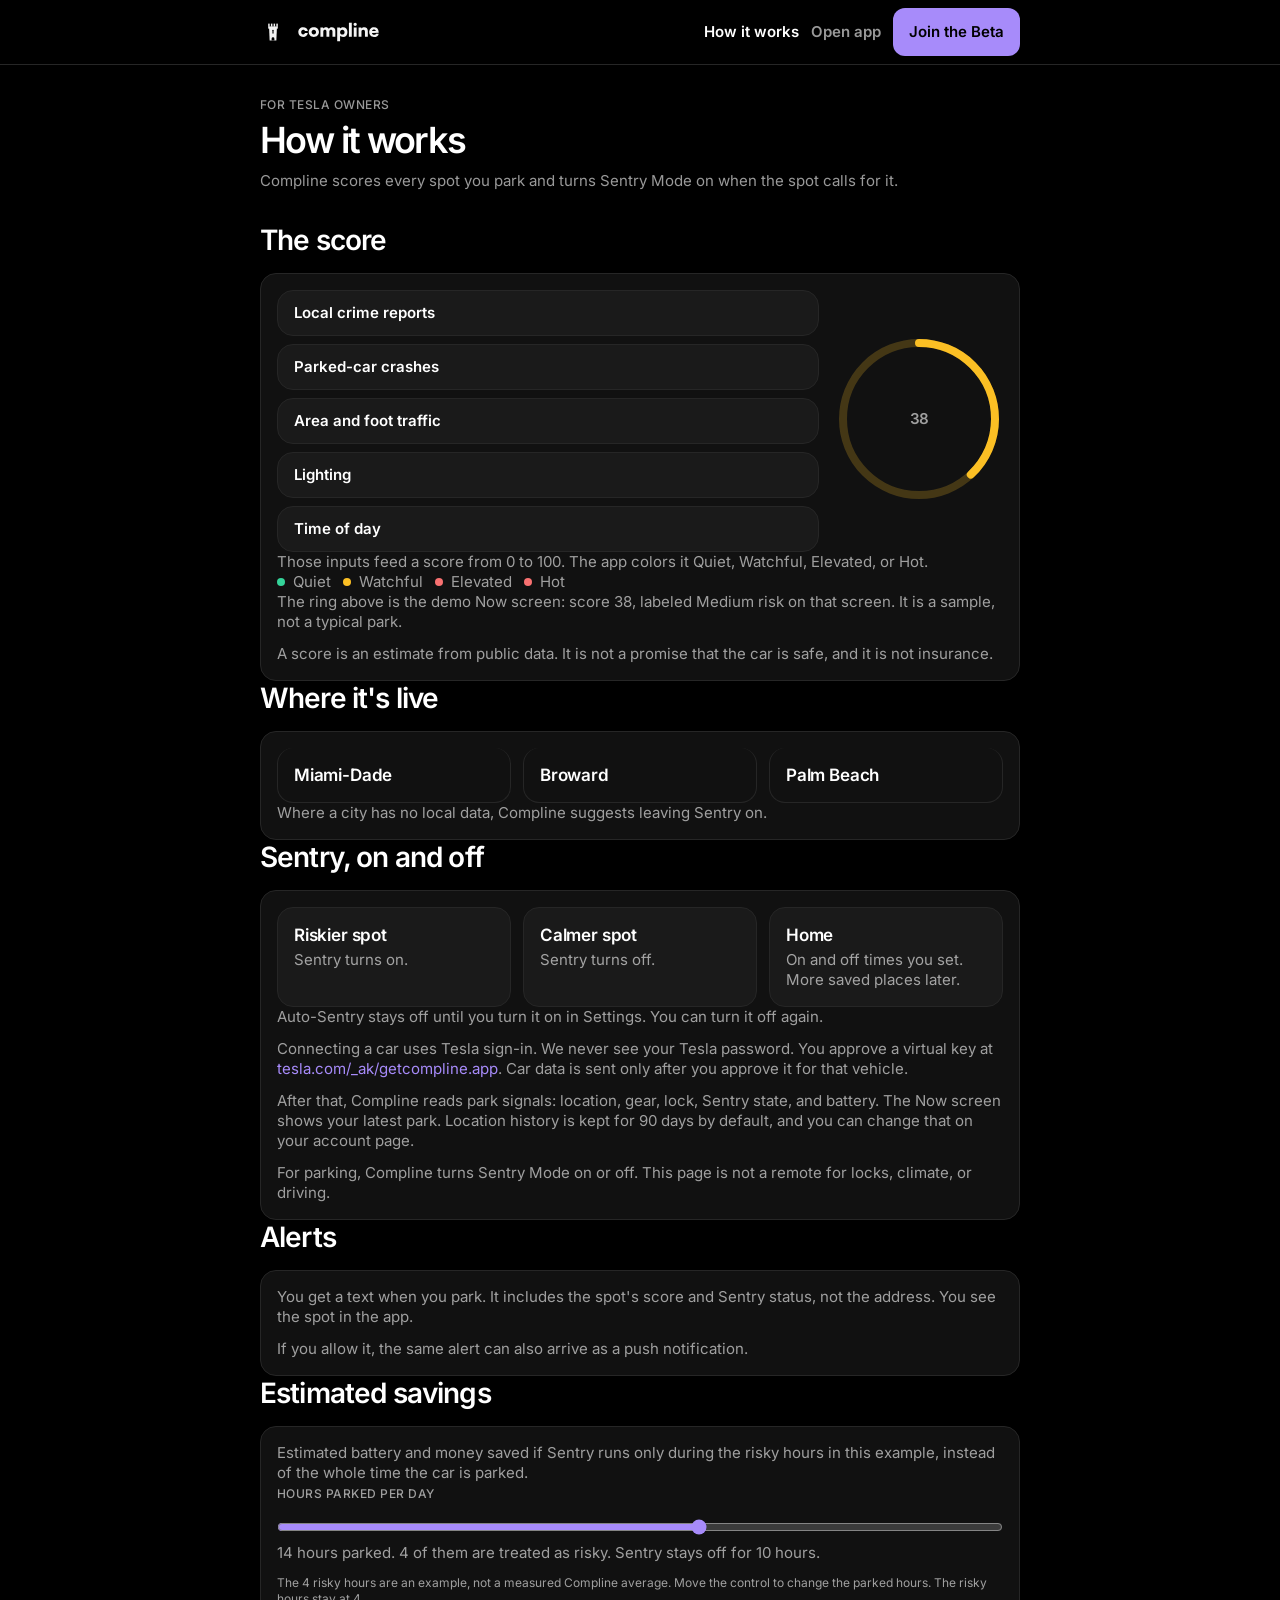
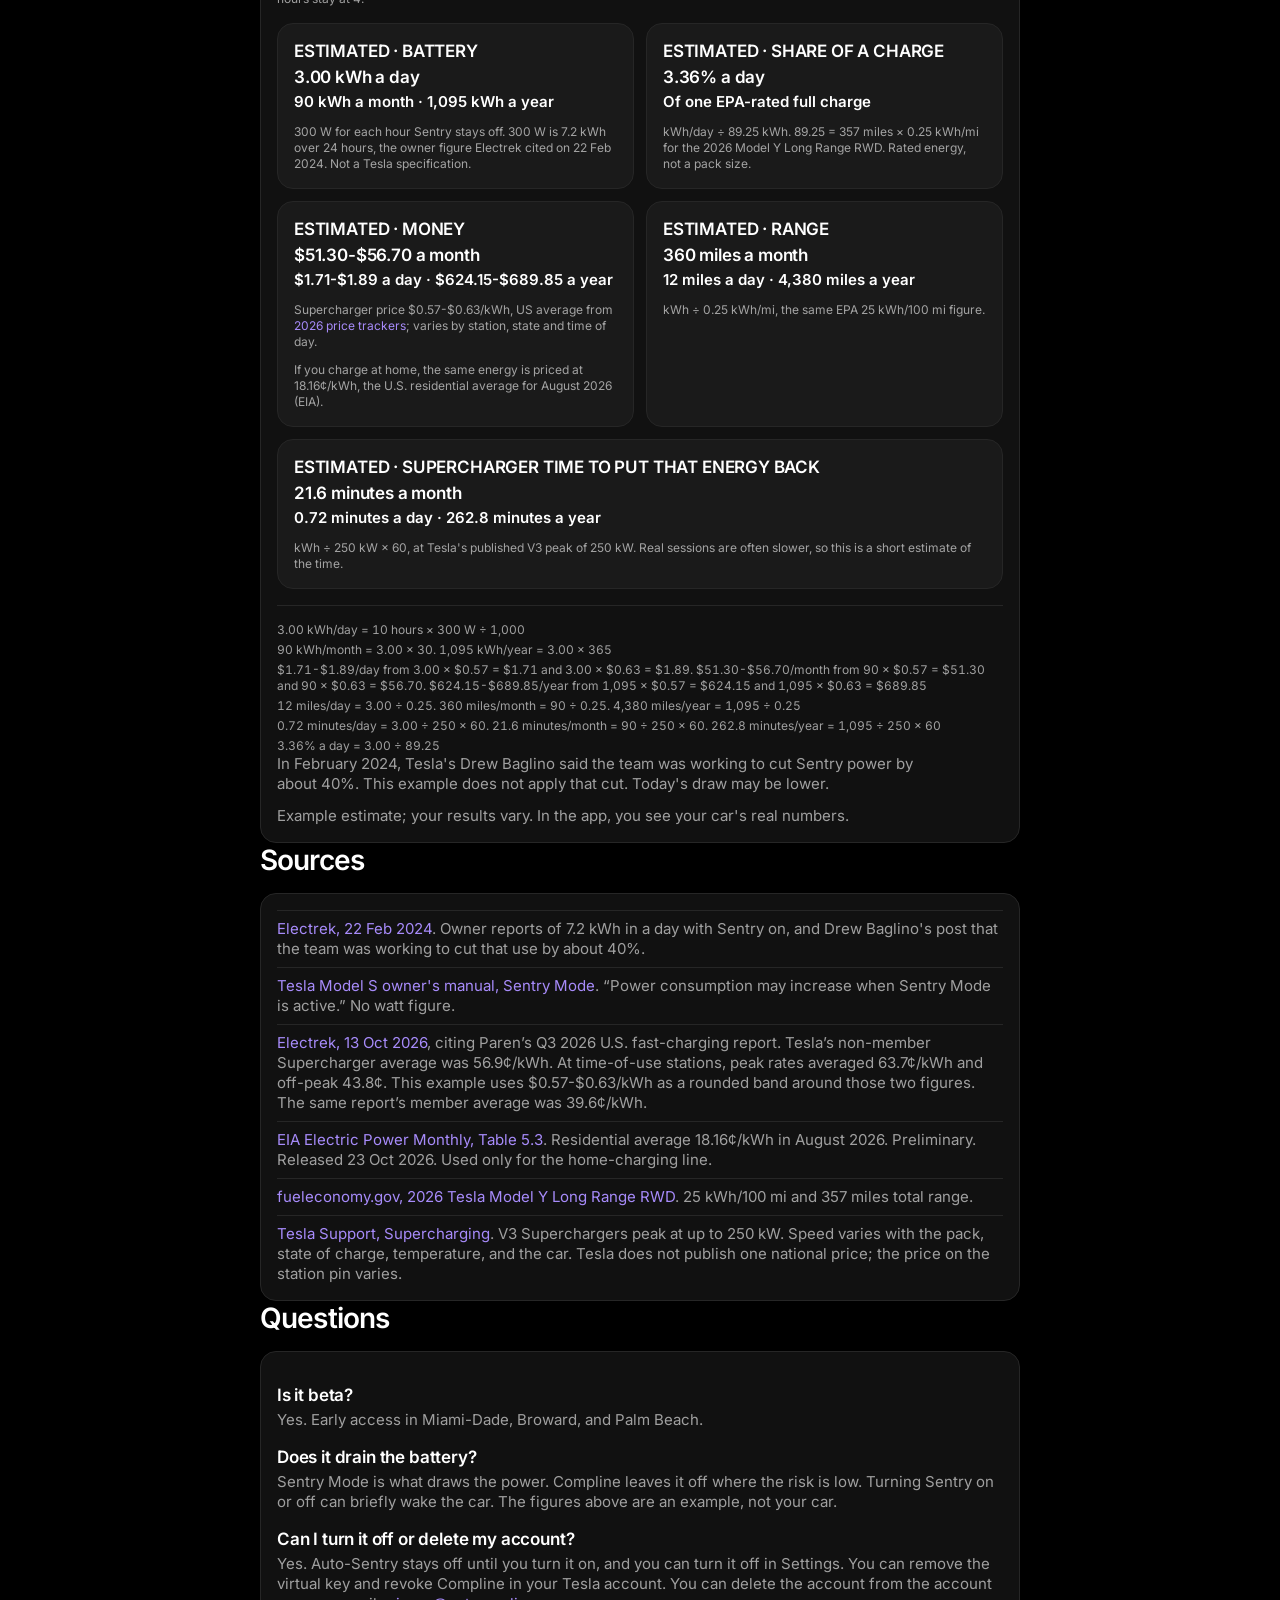
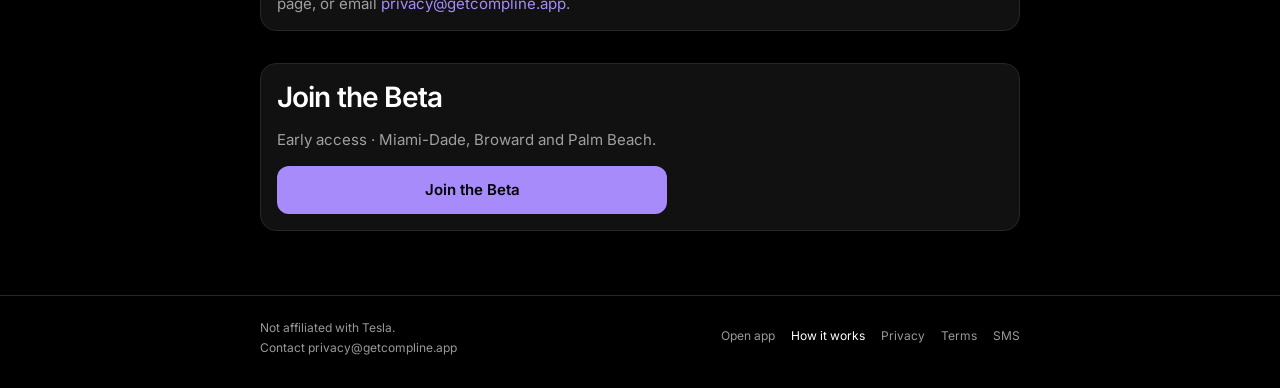
==== commit 02759d18: "Price the savings estimate at Supercharger rates. Use a $0.57-$0.63 per kWh band for the dollar rang" ====
--- a/how-it-works/index.html
+++ b/how-it-works/index.html
@@ -154,9 +154,10 @@
         </article>
         <article class="m-card m-inset">
           <h3 class="m-label">Estimated · Money</h3>
-          <p class="m-value"><span id="est-usd-month">$16.34</span> a month</p>
-          <p class="m-year"><span id="est-usd-day">$0.54</span> a day · <span id="est-usd-year">$198.85</span> a year</p>
-          <p class="m-assume">kWh × 18.16¢/kWh. U.S. residential average, EIA Electric Power Monthly Table 5.3, August 2026 (preliminary).</p>
+          <p class="m-value"><span id="est-usd-month">$51.30-$56.70</span> a month</p>
+          <p class="m-year"><span id="est-usd-day">$1.71-$1.89</span> a day · <span id="est-usd-year">$624.15-$689.85</span> a year</p>
+          <p class="m-assume">Supercharger price $0.57-$0.63/kWh, US average from <a href="https://electrek.co/2026/10/13/tesla-still-leads-us-supercharger-growth-but-its-raised-prices/">2026 price trackers</a>; varies by station, state and time of day.</p>
+          <p class="m-assume">If you charge at home, the same energy is priced at 18.16¢/kWh, the U.S. residential average for August 2026 (EIA).</p>
         </article>
         <article class="m-card m-inset">
           <h3 class="m-label">Estimated · Range</h3>
@@ -175,7 +176,7 @@
       <div class="m-math" id="est-math">
         <p>3.00 kWh/day = 10 hours × 300 W ÷ 1,000</p>
         <p>90 kWh/month = 3.00 × 30. 1,095 kWh/year = 3.00 × 365</p>
-        <p>$0.54/day from 3.00 × $0.1816 = $0.5448. $16.34/month from 90 × $0.1816 = $16.344. $198.85/year from 1,095 × $0.1816 = $198.852</p>
+        <p>$1.71-$1.89/day from 3.00 × $0.57 = $1.71 and 3.00 × $0.63 = $1.89. $51.30-$56.70/month from 90 × $0.57 = $51.30 and 90 × $0.63 = $56.70. $624.15-$689.85/year from 1,095 × $0.57 = $624.15 and 1,095 × $0.63 = $689.85</p>
         <p>12 miles/day = 3.00 ÷ 0.25. 360 miles/month = 90 ÷ 0.25. 4,380 miles/year = 1,095 ÷ 0.25</p>
         <p>0.72 minutes/day = 3.00 ÷ 250 × 60. 21.6 minutes/month = 90 ÷ 250 × 60. 262.8 minutes/year = 1,095 ÷ 250 × 60</p>
         <p>3.36% a day = 3.00 ÷ 89.25</p>
@@ -189,9 +190,10 @@
       <ul class="m-sources">
         <li><a href="https://electrek.co/2024/02/22/tesla-works-slash-sentry-mode-power-usage/">Electrek, 22 Feb 2024</a>. Owner reports of 7.2 kWh in a day with Sentry on, and Drew Baglino's post that the team was working to cut that use by about 40%.</li>
         <li><a href="https://www.tesla.com/ownersmanual/models/en_us/GUID-56703182-8191-4DAE-AF07-2FDC0EB64663.html">Tesla Model S owner's manual, Sentry Mode</a>. “Power consumption may increase when Sentry Mode is active.” No watt figure.</li>
-        <li><a href="https://www.eia.gov/electricity/monthly/epm_table_grapher.php?t=epmt_5_3">EIA Electric Power Monthly, Table 5.3</a>. Residential average 18.16¢/kWh in August 2026. Preliminary. Released 23 Oct 2026.</li>
+        <li><a href="https://electrek.co/2026/10/13/tesla-still-leads-us-supercharger-growth-but-its-raised-prices/">Electrek, 13 Oct 2026</a>, citing Paren’s Q3 2026 U.S. fast-charging report. Tesla’s non-member Supercharger average was 56.9¢/kWh. At time-of-use stations, peak rates averaged 63.7¢/kWh and off-peak 43.8¢. This example uses $0.57-$0.63/kWh as a rounded band around those two figures. The same report’s member average was 39.6¢/kWh.</li>
+        <li><a href="https://www.eia.gov/electricity/monthly/epm_table_grapher.php?t=epmt_5_3">EIA Electric Power Monthly, Table 5.3</a>. Residential average 18.16¢/kWh in August 2026. Preliminary. Released 23 Oct 2026. Used only for the home-charging line.</li>
         <li><a href="https://www.fueleconomy.gov/feg/Find.do?action=sbs&id=49743">fueleconomy.gov, 2026 Tesla Model Y Long Range RWD</a>. 25 kWh/100 mi and 357 miles total range.</li>
-        <li><a href="https://www.tesla.com/support/charging/supercharging">Tesla Support, Supercharging</a>. V3 Superchargers peak at up to 250 kW. Speed varies with the pack, state of charge, temperature, and the car. Prices vary by site and are not used in the dollar figure above.</li>
+        <li><a href="https://www.tesla.com/support/charging/supercharging">Tesla Support, Supercharging</a>. V3 Superchargers peak at up to 250 kW. Speed varies with the pack, state of charge, temperature, and the car. Tesla does not publish one national price; the price on the station pin varies.</li>
       </ul>
     </div>
 
--- a/css/site.css
+++ b/css/site.css
@@ -1209,6 +1209,58 @@
   accent-color: var(--accent);
 }
 
+body.mkt a.m-linkrow {
+  display: flex;
+  align-items: center;
+  justify-content: space-between;
+  min-height: 48px;
+  margin-top: 16px;
+  padding: 0 16px;
+  border: 1px solid var(--line);
+  border-radius: 16px;
+  background: var(--surface-1);
+  color: var(--ink);
+  font-size: 15px;
+  line-height: 20px;
+  font-weight: 600;
+  text-decoration: none;
+}
+body.mkt a.m-linkrow:hover { color: var(--accent); }
+.m-linkrow::after {
+  content: "";
+  width: 8px;
+  height: 8px;
+  margin-left: 12px;
+  border-top: 1.5px solid currentColor;
+  border-right: 1.5px solid currentColor;
+  transform: rotate(45deg);
+}
+
+.m-strip {
+  display: grid;
+  margin: 0;
+  padding: 0;
+  list-style: none;
+  border: 1px solid var(--line);
+  border-radius: 16px;
+  background: var(--surface-1);
+}
+.m-strip li {
+  margin: 0;
+  padding: 16px;
+  border-top: 1px solid var(--line);
+}
+.m-strip li:first-child { border-top: 0; }
+.m-strip .m-label { margin: 0; }
+.m-strip-num {
+  margin: 4px 0 0;
+  color: var(--ink);
+  font-size: 28px;
+  line-height: 34px;
+  font-weight: 600;
+  letter-spacing: -0.03em;
+}
+
 @media (min-width: 1024px) {
   .m-menu { display: none; }
   .m-props { grid-template-columns: repeat(4, minmax(0, 1fr)); }
@@ -1234,4 +1286,7 @@
   .m-flow p { margin-top: 0; }
   .m-score-layout { grid-template-columns: minmax(0, 1fr) 168px; }
   .m-timeline { grid-template-columns: repeat(3, minmax(0, 1fr)); }
-}
+  .m-strip { grid-template-columns: repeat(3, minmax(0, 1fr)); }
+  .m-strip li { border-top: 0; border-left: 1px solid var(--line); }
+  .m-strip li:first-child { border-left: 0; }
+}
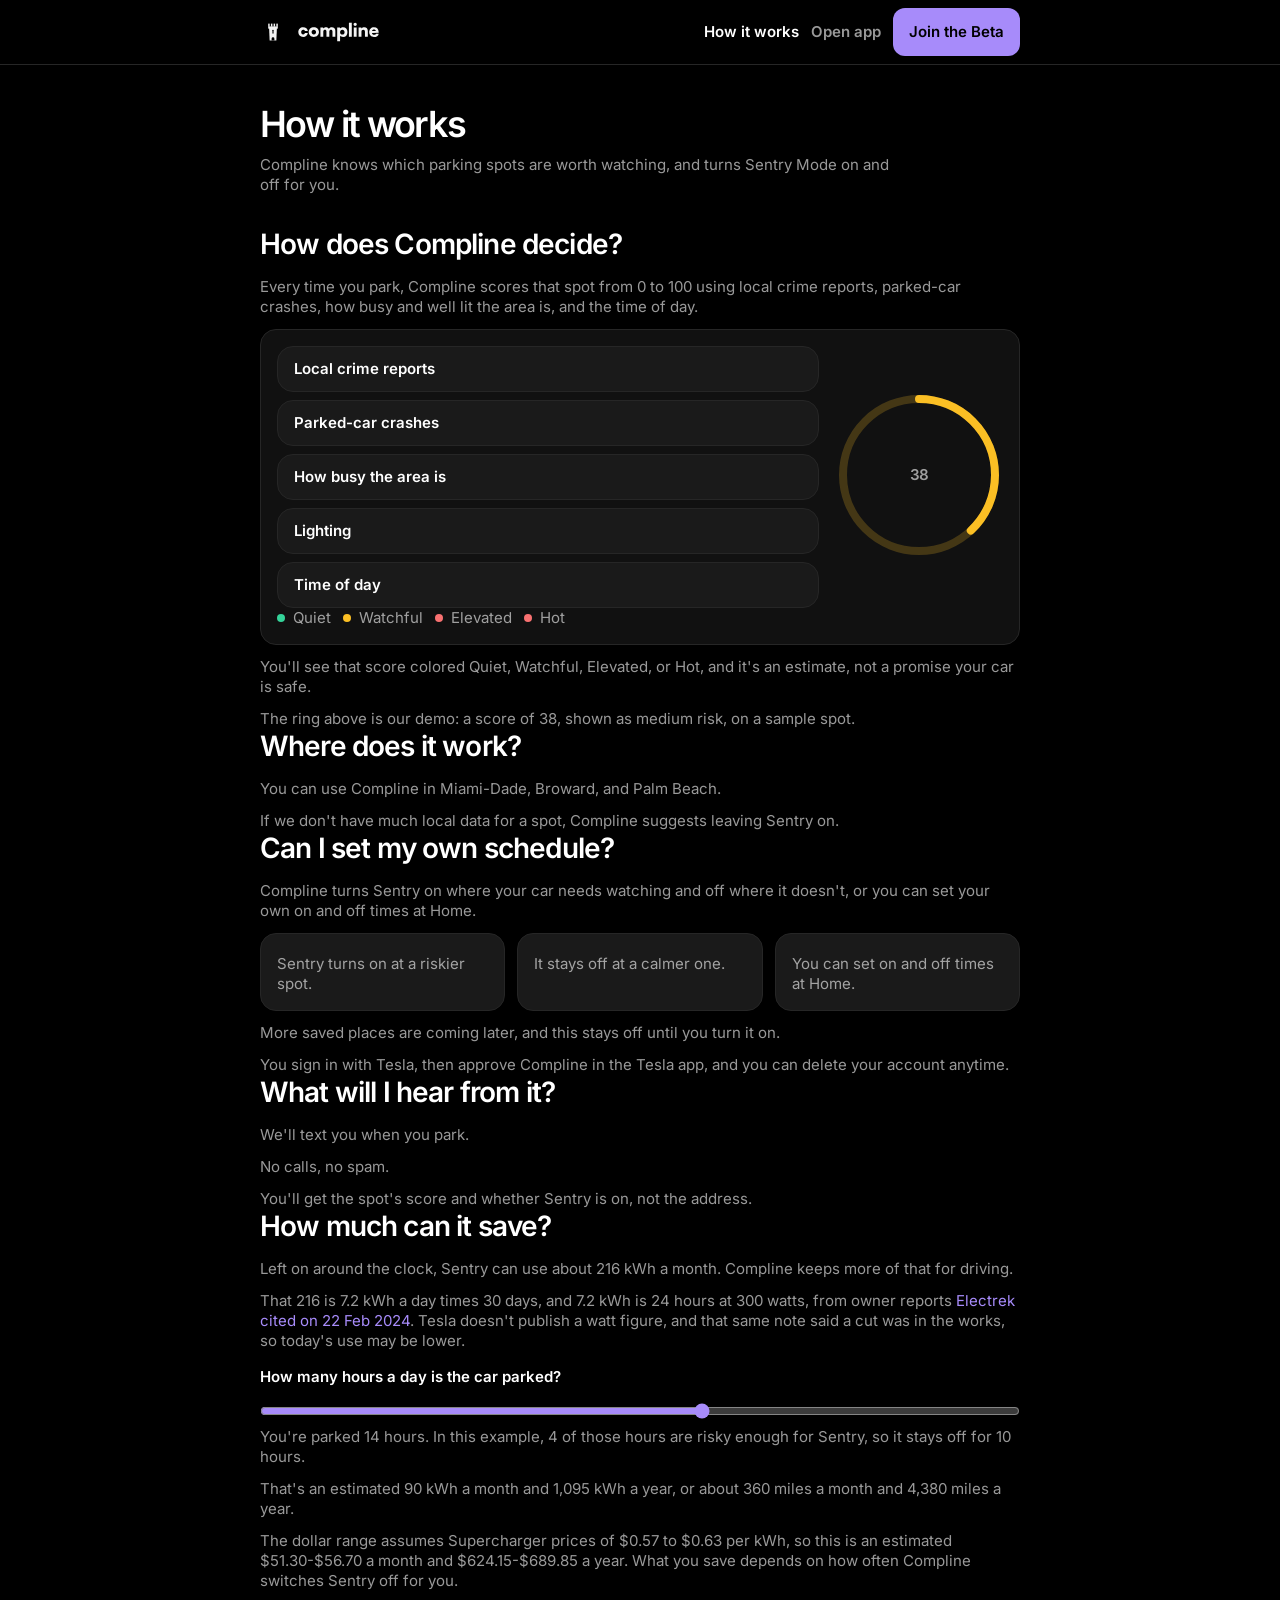
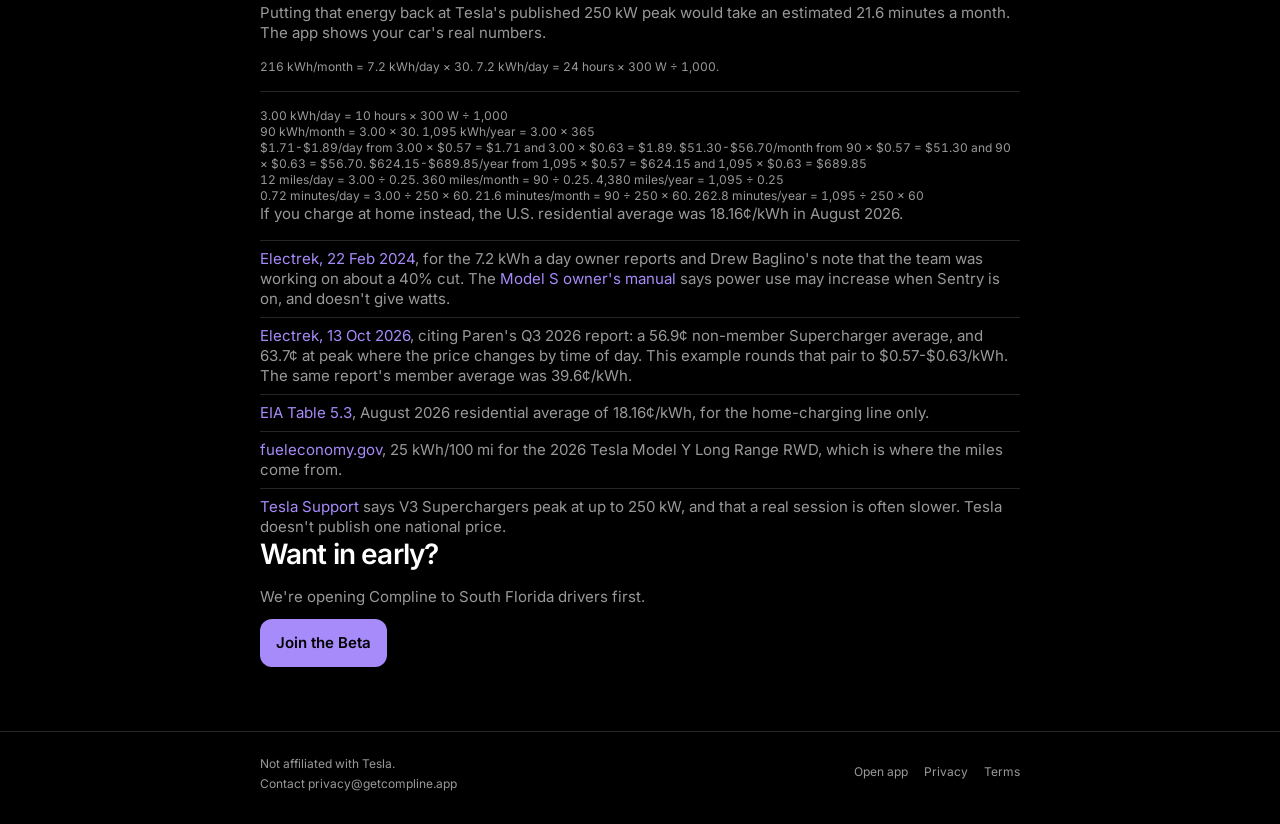
==== commit 41c47991: "Rewrite the marketing pages in the shorter voice. Keep the homepage to a hero, three steps, one savi" ====
--- a/how-it-works/index.html
+++ b/how-it-works/index.html
@@ -5,11 +5,11 @@
 <meta name="viewport" content="width=device-width,initial-scale=1">
 <meta name="theme-color" content="#000000">
 <title>How it works · Compline</title>
-<meta name="description" content="How a Compline score is built, where the beta runs, and an example of the battery Sentry would have used. Not affiliated with Tesla.">
+<meta name="description" content="How Compline decides when Sentry should be on, where it works, and how the savings estimate is built. Not affiliated with Tesla.">
 <meta property="og:type" content="website">
 <meta property="og:site_name" content="Compline">
 <meta property="og:title" content="How it works · Compline">
-<meta property="og:description" content="How a Compline score is built, where the beta runs, and an example of the battery Sentry would have used. Not affiliated with Tesla.">
+<meta property="og:description" content="How Compline decides when Sentry should be on, where it works, and how the savings estimate is built. Not affiliated with Tesla.">
 <meta property="og:url" content="https://getcompline.app/how-it-works/">
 <meta property="og:image" content="https://getcompline.app/assets/og.png">
 <meta property="og:image:type" content="image/png">
@@ -18,7 +18,7 @@
 <meta property="og:image:alt" content="Compline. Sentry Mode when the spot needs it, not when it doesn't.">
 <meta name="twitter:card" content="summary_large_image">
 <meta name="twitter:title" content="How it works · Compline">
-<meta name="twitter:description" content="How a Compline score is built, where the beta runs, and an example of the battery Sentry would have used. Not affiliated with Tesla.">
+<meta name="twitter:description" content="How Compline decides when Sentry should be on, where it works, and how the savings estimate is built. Not affiliated with Tesla.">
 <meta name="twitter:image" content="https://getcompline.app/assets/og.png">
 <meta name="twitter:image:alt" content="Compline. Sentry Mode when the spot needs it, not when it doesn't.">
 <link rel="icon" href="/favicon.ico">
@@ -59,18 +59,18 @@
 </header>
 
 <main id="content" class="m-wrap m-narrow m-section m-end">
-  <p class="m-kicker">For Tesla owners</p>
   <h1>How it works</h1>
-  <p class="m-lede">Compline scores every spot you park and turns Sentry Mode on when the spot calls for it.</p>
+  <p class="m-lede">Compline knows which parking spots are worth watching, and turns Sentry Mode on and off for you.</p>
 
   <div class="m-prose">
-    <h2>The score</h2>
+    <h2>How does Compline decide?</h2>
+    <p>Every time you park, Compline scores that spot from 0 to 100 using local crime reports, parked-car crashes, how busy and well lit the area is, and the time of day.</p>
     <div class="m-card">
       <div class="m-score-layout">
         <ul class="m-inputs">
           <li>Local crime reports</li>
           <li>Parked-car crashes</li>
-          <li>Area and foot traffic</li>
+          <li>How busy the area is</li>
           <li>Lighting</li>
           <li>Time of day</li>
         </ul>
@@ -82,136 +82,66 @@
           <p class="m-score">38</p>
         </div>
       </div>
-      <p>Those inputs feed a score from 0 to 100. The app colors it Quiet, Watchful, Elevated, or Hot.</p>
-      <ul class="m-bands" aria-label="Score bands">
+      <ul class="m-bands" aria-label="Score colors">
         <li><span class="m-dot m-dot-quiet" aria-hidden="true"></span>Quiet</li>
         <li><span class="m-dot m-dot-watchful" aria-hidden="true"></span>Watchful</li>
         <li><span class="m-dot m-dot-elevated" aria-hidden="true"></span>Elevated</li>
         <li><span class="m-dot m-dot-hot" aria-hidden="true"></span>Hot</li>
       </ul>
-      <p>The ring above is the demo Now screen: score 38, labeled Medium risk on that screen. It is a sample, not a typical park.</p>
-      <p>A score is an estimate from public data. It is not a promise that the car is safe, and it is not insurance.</p>
     </div>
+    <p>You'll see that score colored Quiet, Watchful, Elevated, or Hot, and it's an estimate, not a promise your car is safe.</p>
+    <p>The ring above is our demo: a score of 38, shown as medium risk, on a sample spot.</p>
 
-    <h2>Where it's live</h2>
-    <div class="m-card">
-      <ul class="m-counties">
-        <li>Miami-Dade</li>
-        <li>Broward</li>
-        <li>Palm Beach</li>
-      </ul>
-      <p>Where a city has no local data, Compline suggests leaving Sentry on.</p>
-    </div>
+    <h2>Where does it work?</h2>
+    <p>You can use Compline in Miami-Dade, Broward, and Palm Beach.</p>
+    <p>If we don't have much local data for a spot, Compline suggests leaving Sentry on.</p>
 
-    <h2>Sentry, on and off</h2>
-    <div class="m-card">
-      <ol class="m-timeline">
-        <li>
-          <h3>Riskier spot</h3>
-          <p>Sentry turns on.</p>
-        </li>
-        <li>
-          <h3>Calmer spot</h3>
-          <p>Sentry turns off.</p>
-        </li>
-        <li>
-          <h3>Home</h3>
-          <p>On and off times you set. More saved places later.</p>
-        </li>
-      </ol>
-      <p>Auto-Sentry stays off until you turn it on in Settings. You can turn it off again.</p>
-      <p>Connecting a car uses Tesla sign-in. We never see your Tesla password. You approve a virtual key at <a href="https://tesla.com/_ak/getcompline.app">tesla.com/_ak/getcompline.app</a>. Car data is sent only after you approve it for that vehicle.</p>
-      <p>After that, Compline reads park signals: location, gear, lock, Sentry state, and battery. The Now screen shows your latest park. Location history is kept for 90 days by default, and you can change that on your account page.</p>
-      <p>For parking, Compline turns Sentry Mode on or off. This page is not a remote for locks, climate, or driving.</p>
-    </div>
+    <h2>Can I set my own schedule?</h2>
+    <p>Compline turns Sentry on where your car needs watching and off where it doesn't, or you can set your own on and off times at Home.</p>
+    <ol class="m-timeline">
+      <li><p>Sentry turns on at a riskier spot.</p></li>
+      <li><p>It stays off at a calmer one.</p></li>
+      <li><p>You can set on and off times at Home.</p></li>
+    </ol>
+    <p>More saved places are coming later, and this stays off until you turn it on.</p>
+    <p>You sign in with Tesla, then approve Compline in the Tesla app, and you can delete your account anytime.</p>
 
-    <h2>Alerts</h2>
-    <div class="m-card">
-      <p>You get a text when you park. It includes the spot's score and Sentry status, not the address. You see the spot in the app.</p>
-      <p>If you allow it, the same alert can also arrive as a push notification.</p>
-    </div>
+    <h2>What will I hear from it?</h2>
+    <p>We'll text you when you park.</p>
+    <p>No calls, no spam.</p>
+    <p>You'll get the spot's score and whether Sentry is on, not the address.</p>
 
-    <h2 id="savings">Estimated savings</h2>
-    <div class="m-card" id="est-live" aria-live="polite">
-      <p>Estimated battery and money saved if Sentry runs only during the risky hours in this example, instead of the whole time the car is parked.</p>
-      <label class="m-label" for="parked-hours">Hours parked per day</label>
+    <h2 id="savings">How much can it save?</h2>
+    <div id="est-live" aria-live="polite">
+      <p>Left on around the clock, Sentry can use about 216 kWh a month. Compline keeps more of that for driving.</p>
+      <p>That 216 is 7.2 kWh a day times 30 days, and 7.2 kWh is 24 hours at 300 watts, from owner reports <a href="https://electrek.co/2024/02/22/tesla-works-slash-sentry-mode-power-usage/">Electrek cited on 22 Feb 2024</a>. Tesla doesn't publish a watt figure, and that same note said a cut was in the works, so today's use may be lower.</p>
+      <label class="m-ask" for="parked-hours">How many hours a day is the car parked?</label>
       <input id="parked-hours" class="m-range" type="range" min="0" max="24" step="1" value="14" aria-describedby="est-readout">
-      <p class="m-note" id="est-readout">14 hours parked. 4 of them are treated as risky. Sentry stays off for 10 hours.</p>
-      <p class="m-assume" id="est-hours-note">The 4 risky hours are an example, not a measured Compline average. Move the control to change the parked hours. The risky hours stay at 4.</p>
-
-      <div class="m-savings">
-        <article class="m-card m-inset">
-          <h3 class="m-label">Estimated · Battery</h3>
-          <p class="m-value"><span id="est-kwh-day">3.00</span> kWh a day</p>
-          <p class="m-year"><span id="est-kwh-month">90</span> kWh a month · <span id="est-kwh-year">1,095</span> kWh a year</p>
-          <p class="m-assume">300 W for each hour Sentry stays off. 300 W is 7.2 kWh over 24 hours, the owner figure Electrek cited on 22 Feb 2024. Not a Tesla specification.</p>
-        </article>
-        <article class="m-card m-inset">
-          <h3 class="m-label">Estimated · Share of a charge</h3>
-          <p class="m-value"><span id="est-pct-day">3.36</span>% a day</p>
-          <p class="m-year">Of one EPA-rated full charge</p>
-          <p class="m-assume">kWh/day ÷ 89.25 kWh. 89.25 = 357 miles × 0.25 kWh/mi for the 2026 Model Y Long Range RWD. Rated energy, not a pack size.</p>
-        </article>
-        <article class="m-card m-inset">
-          <h3 class="m-label">Estimated · Money</h3>
-          <p class="m-value"><span id="est-usd-month">$51.30-$56.70</span> a month</p>
-          <p class="m-year"><span id="est-usd-day">$1.71-$1.89</span> a day · <span id="est-usd-year">$624.15-$689.85</span> a year</p>
-          <p class="m-assume">Supercharger price $0.57-$0.63/kWh, US average from <a href="https://electrek.co/2026/10/13/tesla-still-leads-us-supercharger-growth-but-its-raised-prices/">2026 price trackers</a>; varies by station, state and time of day.</p>
-          <p class="m-assume">If you charge at home, the same energy is priced at 18.16¢/kWh, the U.S. residential average for August 2026 (EIA).</p>
-        </article>
-        <article class="m-card m-inset">
-          <h3 class="m-label">Estimated · Range</h3>
-          <p class="m-value"><span id="est-mi-month">360</span> miles a month</p>
-          <p class="m-year"><span id="est-mi-day">12</span> miles a day · <span id="est-mi-year">4,380</span> miles a year</p>
-          <p class="m-assume">kWh ÷ 0.25 kWh/mi, the same EPA 25 kWh/100 mi figure.</p>
-        </article>
-        <article class="m-card m-inset">
-          <h3 class="m-label">Estimated · Supercharger time to put that energy back</h3>
-          <p class="m-value"><span id="est-min-month">21.6</span> minutes a month</p>
-          <p class="m-year"><span id="est-min-day">0.72</span> minutes a day · <span id="est-min-year">262.8</span> minutes a year</p>
-          <p class="m-assume">kWh ÷ 250 kW × 60, at Tesla's published V3 peak of 250 kW. Real sessions are often slower, so this is a short estimate of the time.</p>
-        </article>
-      </div>
-
+      <p id="est-readout">You're parked 14 hours. In this example, 4 of those hours are risky enough for Sentry, so it stays off for 10 hours.</p>
+      <p>That's an estimated <span id="est-kwh-month">90</span> kWh a month and <span id="est-kwh-year">1,095</span> kWh a year, or about <span id="est-mi-month">360</span> miles a month and <span id="est-mi-year">4,380</span> miles a year.</p>
+      <p>The dollar range assumes Supercharger prices of $0.57 to $0.63 per kWh, so this is an estimated <span id="est-usd-month">$51.30-$56.70</span> a month and <span id="est-usd-year">$624.15-$689.85</span> a year. What you save depends on how often Compline switches Sentry off for you.</p>
+      <p>Putting that energy back at Tesla's published 250 kW peak would take an estimated <span id="est-min-month">21.6</span> minutes a month. The app shows your car's real numbers.</p>
+      <p class="m-baseline">216 kWh/month = 7.2 kWh/day × 30. 7.2 kWh/day = 24 hours × 300 W ÷ 1,000.</p>
       <div class="m-math" id="est-math">
         <p>3.00 kWh/day = 10 hours × 300 W ÷ 1,000</p>
         <p>90 kWh/month = 3.00 × 30. 1,095 kWh/year = 3.00 × 365</p>
         <p>$1.71-$1.89/day from 3.00 × $0.57 = $1.71 and 3.00 × $0.63 = $1.89. $51.30-$56.70/month from 90 × $0.57 = $51.30 and 90 × $0.63 = $56.70. $624.15-$689.85/year from 1,095 × $0.57 = $624.15 and 1,095 × $0.63 = $689.85</p>
         <p>12 miles/day = 3.00 ÷ 0.25. 360 miles/month = 90 ÷ 0.25. 4,380 miles/year = 1,095 ÷ 0.25</p>
         <p>0.72 minutes/day = 3.00 ÷ 250 × 60. 21.6 minutes/month = 90 ÷ 250 × 60. 262.8 minutes/year = 1,095 ÷ 250 × 60</p>
-        <p>3.36% a day = 3.00 ÷ 89.25</p>
       </div>
-      <p class="m-note">In February 2024, Tesla's Drew Baglino said the team was working to cut Sentry power by about 40%. This example does not apply that cut. Today's draw may be lower.</p>
-      <p class="m-note">Example estimate; your results vary. In the app, you see your car's real numbers.</p>
-    </div>
-
-    <h2>Sources</h2>
-    <div class="m-card">
+      <p>If you charge at home instead, the U.S. residential average was 18.16¢/kWh in August 2026.</p>
       <ul class="m-sources">
-        <li><a href="https://electrek.co/2024/02/22/tesla-works-slash-sentry-mode-power-usage/">Electrek, 22 Feb 2024</a>. Owner reports of 7.2 kWh in a day with Sentry on, and Drew Baglino's post that the team was working to cut that use by about 40%.</li>
-        <li><a href="https://www.tesla.com/ownersmanual/models/en_us/GUID-56703182-8191-4DAE-AF07-2FDC0EB64663.html">Tesla Model S owner's manual, Sentry Mode</a>. “Power consumption may increase when Sentry Mode is active.” No watt figure.</li>
-        <li><a href="https://electrek.co/2026/10/13/tesla-still-leads-us-supercharger-growth-but-its-raised-prices/">Electrek, 13 Oct 2026</a>, citing Paren’s Q3 2026 U.S. fast-charging report. Tesla’s non-member Supercharger average was 56.9¢/kWh. At time-of-use stations, peak rates averaged 63.7¢/kWh and off-peak 43.8¢. This example uses $0.57-$0.63/kWh as a rounded band around those two figures. The same report’s member average was 39.6¢/kWh.</li>
-        <li><a href="https://www.eia.gov/electricity/monthly/epm_table_grapher.php?t=epmt_5_3">EIA Electric Power Monthly, Table 5.3</a>. Residential average 18.16¢/kWh in August 2026. Preliminary. Released 23 Oct 2026. Used only for the home-charging line.</li>
-        <li><a href="https://www.fueleconomy.gov/feg/Find.do?action=sbs&id=49743">fueleconomy.gov, 2026 Tesla Model Y Long Range RWD</a>. 25 kWh/100 mi and 357 miles total range.</li>
-        <li><a href="https://www.tesla.com/support/charging/supercharging">Tesla Support, Supercharging</a>. V3 Superchargers peak at up to 250 kW. Speed varies with the pack, state of charge, temperature, and the car. Tesla does not publish one national price; the price on the station pin varies.</li>
+        <li><a href="https://electrek.co/2024/02/22/tesla-works-slash-sentry-mode-power-usage/">Electrek, 22 Feb 2024</a>, for the 7.2 kWh a day owner reports and Drew Baglino's note that the team was working on about a 40% cut. The <a href="https://www.tesla.com/ownersmanual/models/en_us/GUID-56703182-8191-4DAE-AF07-2FDC0EB64663.html">Model S owner's manual</a> says power use may increase when Sentry is on, and doesn't give watts.</li>
+        <li><a href="https://electrek.co/2026/10/13/tesla-still-leads-us-supercharger-growth-but-its-raised-prices/">Electrek, 13 Oct 2026</a>, citing Paren's Q3 2026 report: a 56.9¢ non-member Supercharger average, and 63.7¢ at peak where the price changes by time of day. This example rounds that pair to $0.57-$0.63/kWh. The same report's member average was 39.6¢/kWh.</li>
+        <li><a href="https://www.eia.gov/electricity/monthly/epm_table_grapher.php?t=epmt_5_3">EIA Table 5.3</a>, August 2026 residential average of 18.16¢/kWh, for the home-charging line only.</li>
+        <li><a href="https://www.fueleconomy.gov/feg/Find.do?action=sbs&id=49743">fueleconomy.gov</a>, 25 kWh/100 mi for the 2026 Tesla Model Y Long Range RWD, which is where the miles come from.</li>
+        <li><a href="https://www.tesla.com/support/charging/supercharging">Tesla Support</a> says V3 Superchargers peak at up to 250 kW, and that a real session is often slower. Tesla doesn't publish one national price.</li>
       </ul>
     </div>
 
-    <h2>Questions</h2>
-    <div class="m-card">
-      <h3>Is it beta?</h3>
-      <p>Yes. Early access in Miami-Dade, Broward, and Palm Beach.</p>
-      <h3>Does it drain the battery?</h3>
-      <p>Sentry Mode is what draws the power. Compline leaves it off where the risk is low. Turning Sentry on or off can briefly wake the car. The figures above are an example, not your car.</p>
-      <h3>Can I turn it off or delete my account?</h3>
-      <p>Yes. Auto-Sentry stays off until you turn it on, and you can turn it off in Settings. You can remove the virtual key and revoke Compline in your Tesla account. You can delete the account from the account page, or email <a href="mailto:privacy@getcompline.app">privacy@getcompline.app</a>.</p>
-    </div>
-  </div>
-
-  <div class="m-card m-beta">
-    <h2>Join the Beta</h2>
-    <p class="m-note">Early access · Miami-Dade, Broward and Palm Beach.</p>
-    <a class="m-btn m-btn-block" href="https://app.getcompline.app/login?mode=signup">Join the Beta</a>
+    <h2>Want in early?</h2>
+    <p>We're opening Compline to South Florida drivers first.</p>
+    <p class="m-more"><a class="m-btn" href="https://app.getcompline.app/login?mode=signup">Join the Beta</a></p>
   </div>
 </main>
 
@@ -223,10 +153,8 @@
     </div>
     <nav aria-label="Footer">
       <a href="https://app.getcompline.app/">Open app</a>
-      <a href="/how-it-works/" aria-current="page">How it works</a>
       <a href="/privacy.html">Privacy</a>
       <a href="/terms.html">Terms</a>
-      <a href="/sms.html">SMS</a>
     </nav>
   </div>
 </footer>
--- a/css/site.css
+++ b/css/site.css
@@ -652,6 +652,7 @@
 .m-text:hover { text-decoration: underline; text-underline-offset: 3px; }
 
 .m-hero { padding-top: 24px; }
+.m-hero h1 { margin-top: 0; }
 .m-hero-grid { display: grid; gap: 24px; }
 .m-phone {
   margin: 0;
@@ -843,7 +844,15 @@
 
 .m-beta .m-btn { margin-top: 16px; }
 
-.m-prose { display: grid; gap: 0; margin-top: 32px; }
+.m-prose { display: block; margin-top: 32px; }
+.m-prose > p + p,
+.m-prose > div > p + p,
+.m-prose > .m-card + p,
+.m-prose > .m-timeline + p { margin-top: 12px; }
+.m-prose > p + .m-card,
+.m-prose > p + .m-timeline,
+.m-prose > .m-timeline { margin-top: 12px; }
+.m-prose .m-sources { margin-top: 16px; }
 .m-prose + .m-card { margin-top: 32px; }
 .m-prose h2 { margin: 32px 0 12px; }
 .m-prose h2:first-child { margin-top: 0; }
@@ -1071,13 +1080,20 @@
   margin: 0;
 }
 .m-flow .m-num { position: relative; z-index: 1; background: var(--bg); }
+.m-flow h3 {
+  margin: 4px 0 0;
+  color: var(--ink);
+  font-size: 17px;
+  line-height: 22px;
+  font-weight: 600;
+  letter-spacing: -0.01em;
+}
 .m-flow p {
   margin: 4px 0 0;
-  color: var(--ink);
-  font-size: 17px;
-  line-height: 22px;
-  font-weight: 600;
-  letter-spacing: -0.01em;
+  color: var(--muted);
+  font-size: 15px;
+  line-height: 20px;
+  font-weight: 400;
 }
 
 .m-year {
@@ -1208,6 +1224,24 @@
   margin: 8px 0 0;
   accent-color: var(--accent);
 }
+.m-ask {
+  display: block;
+  margin: 16px 0 0;
+  color: var(--ink);
+  font-size: 15px;
+  line-height: 20px;
+  font-weight: 600;
+}
+.m-baseline,
+.m-prose .m-baseline,
+.m-prose p.m-baseline {
+  margin-top: 16px;
+  color: var(--muted);
+  font-size: 12px;
+  line-height: 16px;
+  font-weight: 400;
+  font-variant-numeric: tabular-nums;
+}
 
 body.mkt a.m-linkrow {
   display: flex;
@@ -1270,7 +1304,7 @@
   .m-counties { grid-template-columns: 1fr 1fr; }
   .m-counties { grid-template-columns: repeat(3, minmax(0, 1fr)); }
   .m-flow {
-    grid-template-columns: repeat(4, minmax(0, 1fr));
+    grid-template-columns: repeat(3, minmax(0, 1fr));
     gap: 16px;
   }
   .m-flow::before {
@@ -1283,7 +1317,8 @@
   }
   .m-flow li { display: block; }
   .m-flow .m-num { margin-bottom: 12px; }
-  .m-flow p { margin-top: 0; }
+  .m-flow h3 { margin-top: 0; }
+  .m-flow p { margin-top: 4px; }
   .m-score-layout { grid-template-columns: minmax(0, 1fr) 168px; }
   .m-timeline { grid-template-columns: repeat(3, minmax(0, 1fr)); }
   .m-strip { grid-template-columns: repeat(3, minmax(0, 1fr)); }
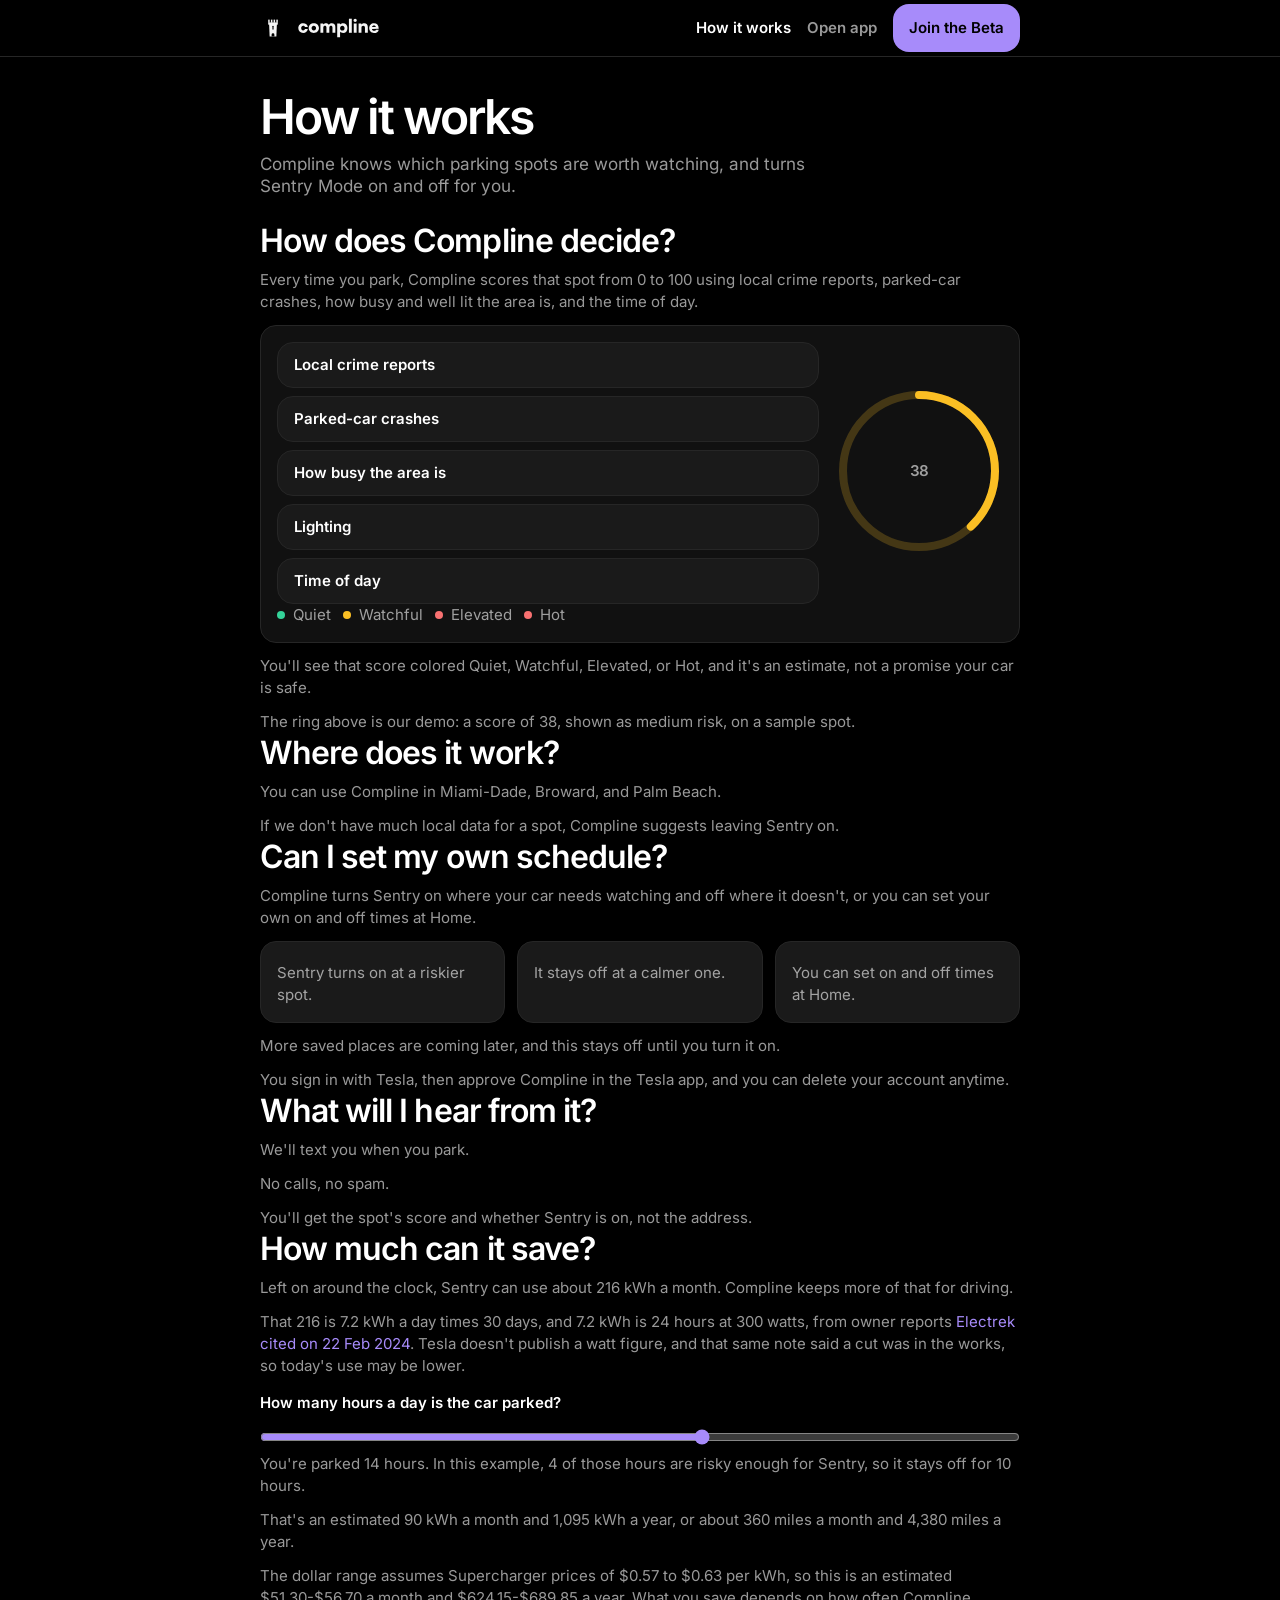
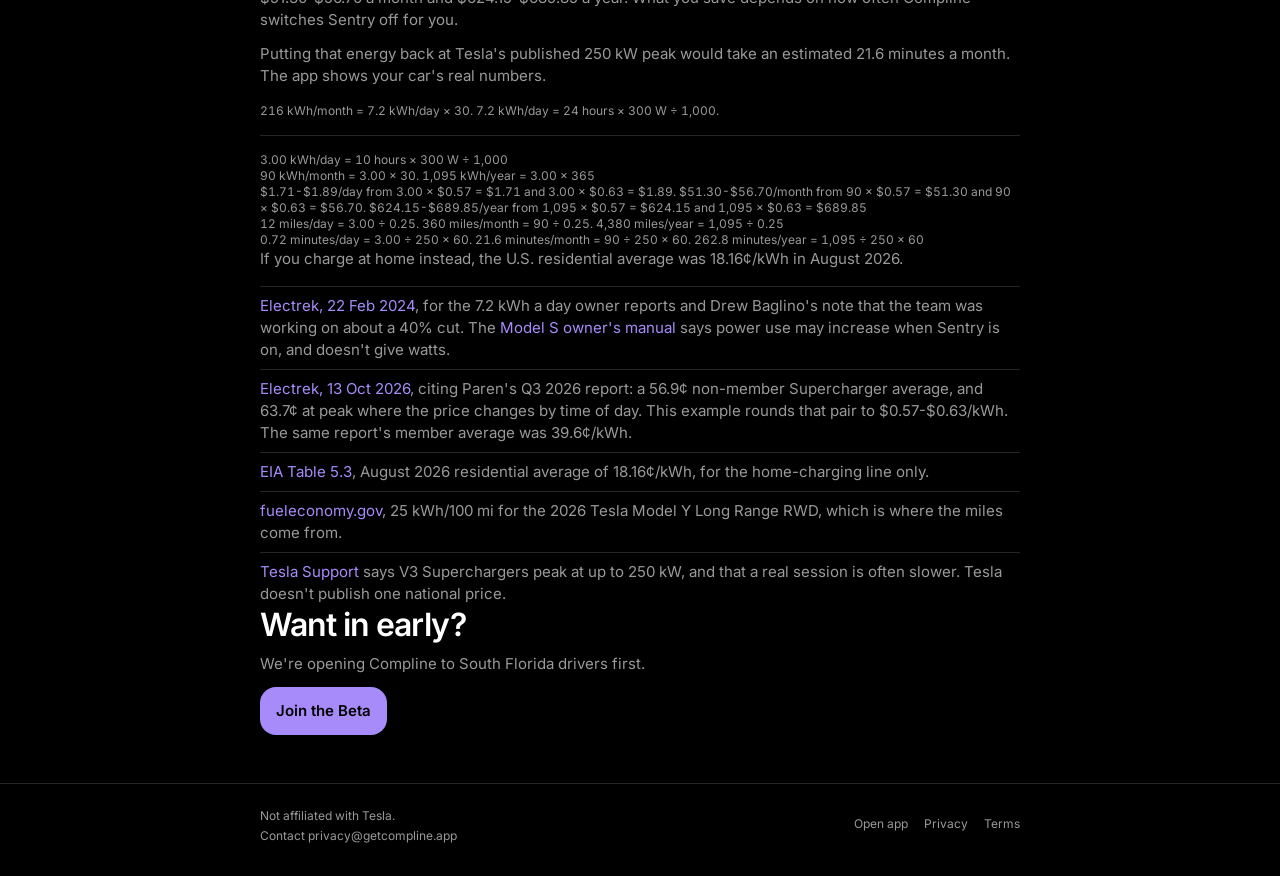
==== commit 518dfd36: "Cache-bust the stylesheet so a stale site.css cannot unstyle the homepage. Version CSS and the new m" ====
--- a/how-it-works/index.html
+++ b/how-it-works/index.html
@@ -25,15 +25,16 @@
 <link rel="icon" type="image/png" sizes="32x32" href="/favicon-32.png">
 <link rel="apple-touch-icon" sizes="180x180" href="/apple-touch-icon.png">
 <link rel="preload" href="/fonts/inter-latin.woff2" as="font" type="font/woff2" crossorigin>
-<link rel="stylesheet" href="/css/site.css">
+<link rel="stylesheet" href="/css/site.css?v=36cec28f">
 </head>
 <body class="mkt">
 <a class="m-skip" href="#content">Skip to content</a>
 <header class="m-top">
   <div class="m-wrap m-narrow m-bar">
     <a class="m-logo" href="/">
-      <img src="/assets/mark-icon.svg" alt="" width="26" height="26">
-      <img src="/assets/mark-word.svg" alt="Compline" width="89" height="26">
+      <img src="/assets/mark-icon.svg?v=36cec28f" alt="" width="26" height="26">
+      <img src="/assets/mark-word.svg?v=36cec28f" alt="Compline" width="89" height="26">
+      <span class="m-logo-text">Compline</span>
     </a>
     <nav class="m-nav" aria-label="Primary">
       <a class="m-nav-link" href="/how-it-works/" aria-current="page">How it works</a>
@@ -42,10 +43,10 @@
       <details class="m-menu">
         <summary class="m-menu-btn">
           <span class="m-sr">Menu</span>
-          <svg class="m-burger" viewBox="0 0 24 24" aria-hidden="true">
+          <svg class="m-burger" width="24" height="24" viewBox="0 0 24 24" aria-hidden="true">
             <path d="M5 7h14M5 12h14M5 17h14" fill="none" stroke="currentColor" stroke-width="1.5" stroke-linecap="round"></path>
           </svg>
-          <svg class="m-close" viewBox="0 0 24 24" aria-hidden="true">
+          <svg class="m-close" width="24" height="24" viewBox="0 0 24 24" aria-hidden="true">
             <path d="M7 7l10 10M17 7L7 17" fill="none" stroke="currentColor" stroke-width="1.5" stroke-linecap="round"></path>
           </svg>
         </summary>
@@ -75,7 +76,7 @@
           <li>Time of day</li>
         </ul>
         <div class="m-gauge" aria-hidden="true">
-          <svg viewBox="0 0 168 168">
+          <svg width="168" height="168" viewBox="0 0 168 168">
             <circle class="m-ring-track" cx="84" cy="84" r="76"></circle>
             <circle class="m-ring-fill" cx="84" cy="84" r="76"></circle>
           </svg>
@@ -158,6 +159,6 @@
     </nav>
   </div>
 </footer>
-<script src="/js/estimate.js"></script>
+<script src="/js/estimate.js?v=36cec28f"></script>
 </body>
 </html>
--- a/css/site.css
+++ b/css/site.css
@@ -485,10 +485,11 @@
   --c: var(--risk-watchful);
   background: var(--bg);
   color: var(--text);
-  font-family: -apple-system, BlinkMacSystemFont, "Inter", system-ui, sans-serif;
-  font-size: 15px;
-  line-height: 20px;
+  font-family: "Inter", -apple-system, BlinkMacSystemFont, system-ui, sans-serif;
+  font-size: 15px;
+  line-height: 22px;
   font-weight: 400;
+  overflow-wrap: break-word;
 }
 body.mkt :focus-visible {
   outline: 2px solid var(--accent);
@@ -539,13 +540,15 @@
 }
 .m-bar {
   display: flex;
+  flex-wrap: nowrap;
   align-items: center;
   justify-content: space-between;
-  gap: 12px;
-  min-height: 48px;
-  padding-block: 8px;
+  gap: 8px;
+  min-height: 56px;
+  padding-block: 4px;
 }
 .m-logo {
+  position: relative;
   display: flex;
   align-items: center;
   gap: 8px;
@@ -553,11 +556,24 @@
   color: inherit;
   text-decoration: none;
 }
-.m-logo img { display: block; }
+.m-logo img { display: block; flex: none; }
+.m-logo-text {
+  position: absolute;
+  width: 1px;
+  height: 1px;
+  padding: 0;
+  margin: -1px;
+  overflow: hidden;
+  clip-path: inset(50%);
+  white-space: nowrap;
+  border: 0;
+}
 .m-nav {
   display: flex;
-  align-items: center;
-  gap: 12px;
+  flex-wrap: nowrap;
+  align-items: center;
+  gap: 8px;
+  margin-left: auto;
 }
 .m-nav-link {
   display: none;
@@ -579,10 +595,10 @@
   min-height: 48px;
   padding: 0 16px;
   border: 0;
-  border-radius: 12px;
+  border-radius: 16px;
   background: var(--accent);
   color: #000;
-  font: 600 15px/20px -apple-system, BlinkMacSystemFont, "Inter", system-ui, sans-serif;
+  font: 600 15px/20px "Inter", -apple-system, BlinkMacSystemFont, system-ui, sans-serif;
   text-align: center;
   text-decoration: none;
   cursor: pointer;
@@ -601,28 +617,36 @@
   color: var(--muted);
 }
 body.mkt h1 {
+  margin: 0;
+  color: var(--ink);
+  font-size: 32px;
+  line-height: 40px;
+  font-weight: 600;
+  letter-spacing: -0.04em;
+  text-wrap: balance;
+}
+body.mkt h2 {
+  margin: 0 0 8px;
+  color: var(--ink);
+  font-size: 24px;
+  line-height: 32px;
+  font-weight: 600;
+  letter-spacing: -0.03em;
+  text-wrap: balance;
+}
+.m-lede {
   margin: 8px 0 0;
-  color: var(--ink);
-  font-size: 36px;
-  line-height: 38px;
-  font-weight: 600;
-  letter-spacing: -0.045em;
-}
-body.mkt h2 {
-  margin: 0 0 16px;
-  color: var(--ink);
-  font-size: 28px;
-  line-height: 34px;
-  font-weight: 600;
-  letter-spacing: -0.03em;
-}
-.m-lede,
+  max-width: 36rem;
+  color: var(--muted);
+  font-size: 17px;
+  line-height: 22px;
+}
 .m-note {
-  margin: 12px 0 0;
-  max-width: 40rem;
-  color: var(--muted);
-  font-size: 15px;
-  line-height: 20px;
+  margin: 8px 0 0;
+  max-width: 36rem;
+  color: var(--muted);
+  font-size: 12px;
+  line-height: 16px;
 }
 .m-value {
   margin: 4px 0 0;
@@ -636,8 +660,8 @@
   display: flex;
   flex-direction: column;
   align-items: flex-start;
-  gap: 12px;
-  margin-top: 24px;
+  gap: 8px;
+  margin-top: 16px;
 }
 .m-text {
   display: inline-flex;
@@ -651,9 +675,10 @@
 }
 .m-text:hover { text-decoration: underline; text-underline-offset: 3px; }
 
-.m-hero { padding-top: 24px; }
+.m-hero { padding-top: 16px; }
 .m-hero h1 { margin-top: 0; }
-.m-hero-grid { display: grid; gap: 24px; }
+.m-hero-grid { display: grid; gap: 16px; }
+.m-hero-grid > * { min-width: 0; }
 .m-phone {
   margin: 0;
   border: 1px solid var(--line);
@@ -670,7 +695,7 @@
   line-height: 16px;
 }
 
-.m-section { padding-top: 32px; }
+.m-section { padding-top: 24px; }
 .m-grid {
   display: grid;
   gap: 12px;
@@ -844,7 +869,7 @@
 
 .m-beta .m-btn { margin-top: 16px; }
 
-.m-prose { display: block; margin-top: 32px; }
+.m-prose { display: block; margin-top: 24px; min-width: 0; }
 .m-prose > p + p,
 .m-prose > div > p + p,
 .m-prose > .m-card + p,
@@ -854,7 +879,7 @@
 .m-prose > .m-timeline { margin-top: 12px; }
 .m-prose .m-sources { margin-top: 16px; }
 .m-prose + .m-card { margin-top: 32px; }
-.m-prose h2 { margin: 32px 0 12px; }
+.m-prose h2 { margin: 24px 0 8px; }
 .m-prose h2:first-child { margin-top: 0; }
 .m-prose h3 {
   margin: 16px 0 0;
@@ -869,7 +894,7 @@
   margin: 0;
   color: var(--muted);
   font-size: 15px;
-  line-height: 20px;
+  line-height: 22px;
 }
 .m-prose .m-card p + p { margin-top: 12px; }
 .m-prose h3 + p { margin-top: 4px; }
@@ -893,10 +918,10 @@
 .m-prose li + li { margin-top: 8px; }
 .m-prose strong { color: var(--ink); font-weight: 600; }
 .m-prose a { text-underline-offset: 2px; }
-.m-end { padding-bottom: 32px; }
+.m-end { padding-bottom: 24px; }
 
 .m-foot {
-  margin-top: 32px;
+  margin-top: 24px;
   padding: 24px 0 32px;
   border-top: 1px solid var(--line);
   color: var(--muted);
@@ -923,10 +948,22 @@
 .m-foot a:hover { color: var(--ink); }
 
 @media (min-width: 1024px) {
+  body.mkt h1 {
+    font-size: 48px;
+    line-height: 56px;
+    letter-spacing: -0.045em;
+  }
+  body.mkt h2 {
+    font-size: 32px;
+    line-height: 40px;
+  }
+  .m-hero { padding-top: 32px; }
+  .m-section { padding-top: 32px; }
+  .m-nav { gap: 16px; }
   .m-nav-link { display: inline-flex; }
   .m-hero-grid {
-    grid-template-columns: minmax(0, 1.1fr) minmax(300px, 400px);
-    gap: 32px;
+    grid-template-columns: minmax(0, 1.05fr) minmax(280px, 360px);
+    gap: 48px;
     align-items: start;
   }
   .m-actions {
@@ -964,14 +1001,17 @@
   height: 48px;
   padding: 0;
   border: 1px solid var(--line);
-  border-radius: 12px;
+  border-radius: 16px;
   background: transparent;
   color: var(--ink);
   cursor: pointer;
   list-style: none;
 }
-.m-menu-btn::-webkit-details-marker { display: none; }
-.m-menu-btn::marker { content: ""; }
+.m-menu-btn::-webkit-details-marker,
+.m-menu-btn::marker {
+  display: none;
+  content: none;
+}
 .m-burger,
 .m-close {
   display: block;
@@ -986,7 +1026,8 @@
   top: 100%;
   z-index: 4;
   display: grid;
-  min-width: 180px;
+  min-width: 200px;
+  max-width: calc(100vw - 32px);
   margin-top: 8px;
   padding: 8px;
   border: 1px solid var(--line);
@@ -1058,10 +1099,11 @@
 .m-flow {
   position: relative;
   display: grid;
-  gap: 16px;
+  gap: 12px;
   margin: 0;
   padding: 0;
   list-style: none;
+  min-width: 0;
 }
 .m-flow::before {
   content: "";
@@ -1092,7 +1134,7 @@
   margin: 4px 0 0;
   color: var(--muted);
   font-size: 15px;
-  line-height: 20px;
+  line-height: 22px;
   font-weight: 400;
 }
 
@@ -1202,7 +1244,7 @@
   margin: 4px 0 0;
   color: var(--muted);
   font-size: 15px;
-  line-height: 20px;
+  line-height: 22px;
   font-weight: 400;
 }
 .m-prose .m-counties,
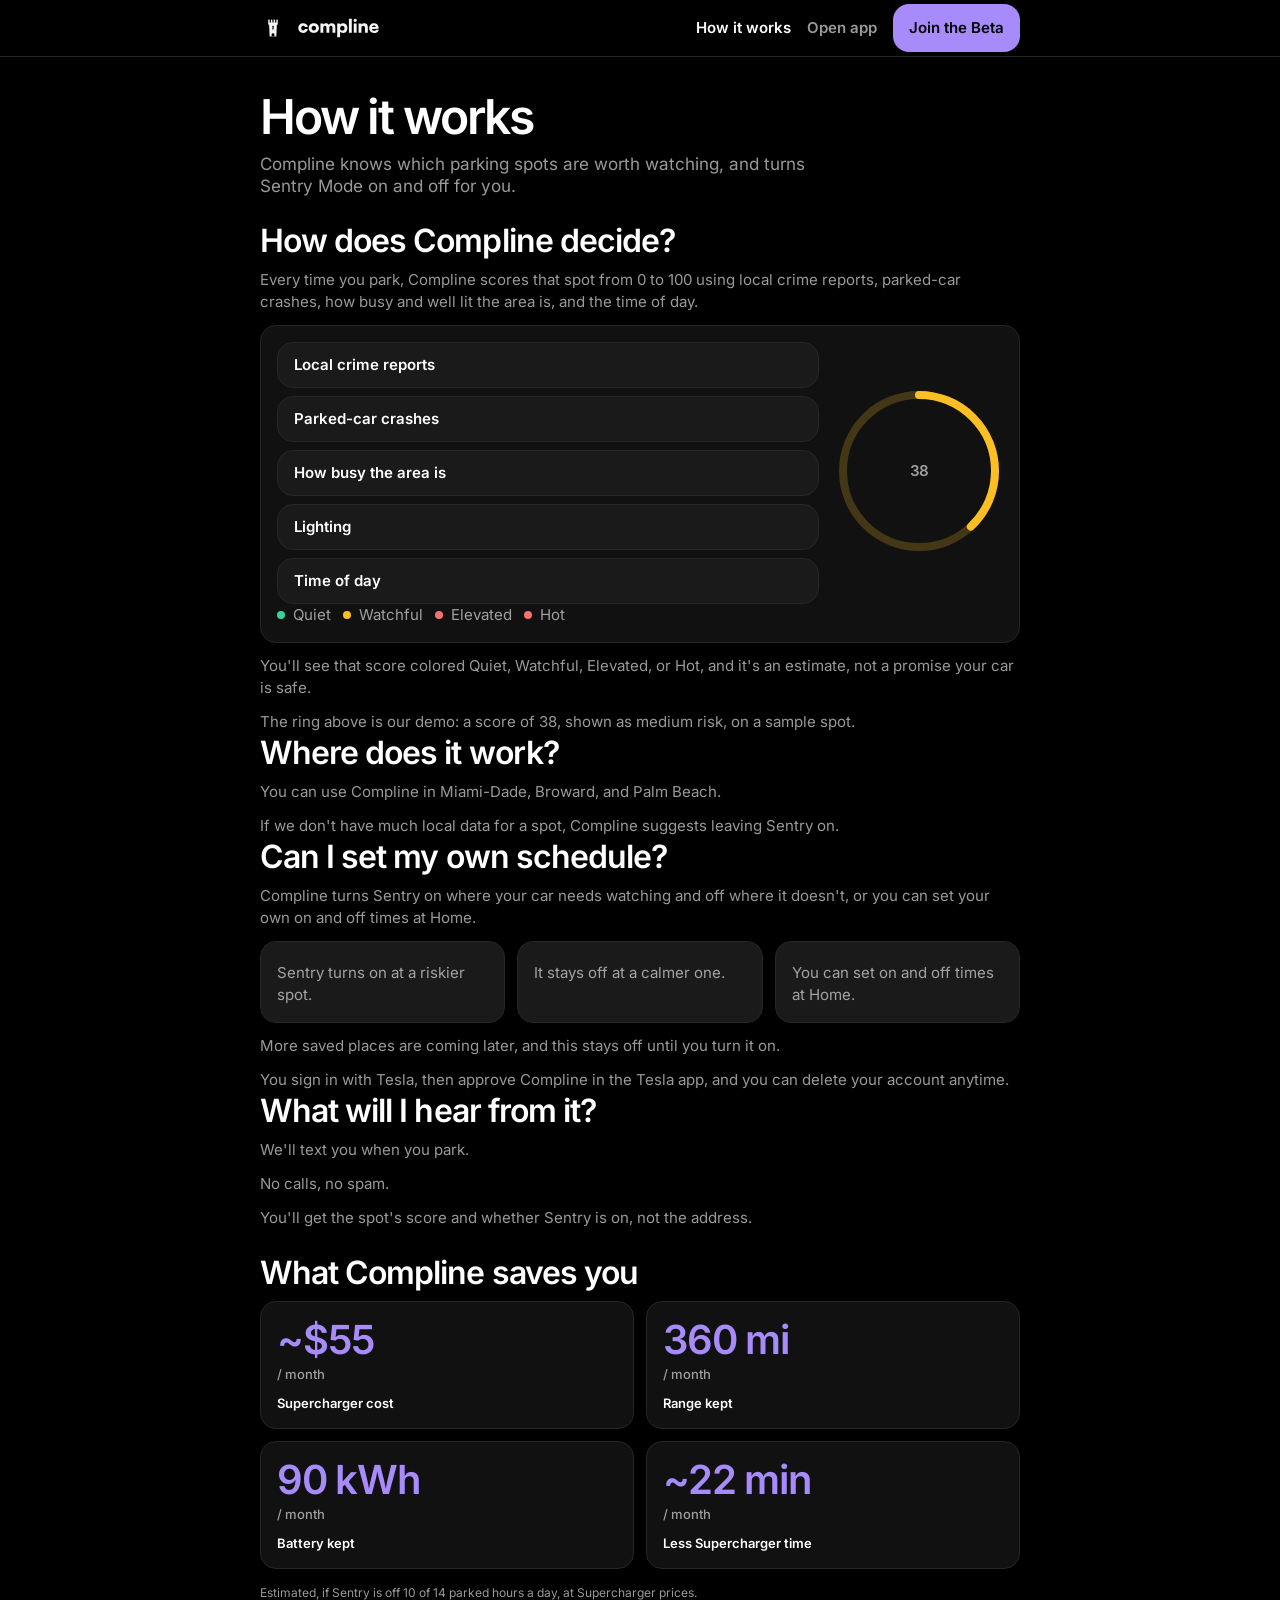
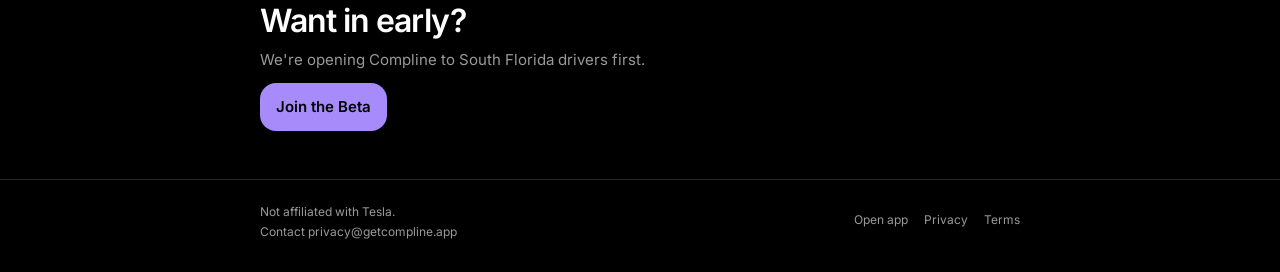
==== commit b45b5587: "Replace the savings writeup with four stat tiles. Drop the slider, citations, and homepage estimate " ====
--- a/how-it-works/index.html
+++ b/how-it-works/index.html
@@ -5,11 +5,11 @@
 <meta name="viewport" content="width=device-width,initial-scale=1">
 <meta name="theme-color" content="#000000">
 <title>How it works · Compline</title>
-<meta name="description" content="How Compline decides when Sentry should be on, where it works, and how the savings estimate is built. Not affiliated with Tesla.">
+<meta name="description" content="How Compline decides when Sentry should be on, where it works, and what it saves. Not affiliated with Tesla.">
 <meta property="og:type" content="website">
 <meta property="og:site_name" content="Compline">
 <meta property="og:title" content="How it works · Compline">
-<meta property="og:description" content="How Compline decides when Sentry should be on, where it works, and how the savings estimate is built. Not affiliated with Tesla.">
+<meta property="og:description" content="How Compline decides when Sentry should be on, where it works, and what it saves. Not affiliated with Tesla.">
 <meta property="og:url" content="https://getcompline.app/how-it-works/">
 <meta property="og:image" content="https://getcompline.app/assets/og.png">
 <meta property="og:image:type" content="image/png">
@@ -18,14 +18,14 @@
 <meta property="og:image:alt" content="Compline. Sentry Mode when the spot needs it, not when it doesn't.">
 <meta name="twitter:card" content="summary_large_image">
 <meta name="twitter:title" content="How it works · Compline">
-<meta name="twitter:description" content="How Compline decides when Sentry should be on, where it works, and how the savings estimate is built. Not affiliated with Tesla.">
+<meta name="twitter:description" content="How Compline decides when Sentry should be on, where it works, and what it saves. Not affiliated with Tesla.">
 <meta name="twitter:image" content="https://getcompline.app/assets/og.png">
 <meta name="twitter:image:alt" content="Compline. Sentry Mode when the spot needs it, not when it doesn't.">
 <link rel="icon" href="/favicon.ico">
 <link rel="icon" type="image/png" sizes="32x32" href="/favicon-32.png">
 <link rel="apple-touch-icon" sizes="180x180" href="/apple-touch-icon.png">
 <link rel="preload" href="/fonts/inter-latin.woff2" as="font" type="font/woff2" crossorigin>
-<link rel="stylesheet" href="/css/site.css?v=36cec28f">
+<link rel="stylesheet" href="/css/site.css?v=5cb598fd">
 </head>
 <body class="mkt">
 <a class="m-skip" href="#content">Skip to content</a>
@@ -112,32 +112,31 @@
     <p>No calls, no spam.</p>
     <p>You'll get the spot's score and whether Sentry is on, not the address.</p>
 
-    <h2 id="savings">How much can it save?</h2>
-    <div id="est-live" aria-live="polite">
-      <p>Left on around the clock, Sentry can use about 216 kWh a month. Compline keeps more of that for driving.</p>
-      <p>That 216 is 7.2 kWh a day times 30 days, and 7.2 kWh is 24 hours at 300 watts, from owner reports <a href="https://electrek.co/2024/02/22/tesla-works-slash-sentry-mode-power-usage/">Electrek cited on 22 Feb 2024</a>. Tesla doesn't publish a watt figure, and that same note said a cut was in the works, so today's use may be lower.</p>
-      <label class="m-ask" for="parked-hours">How many hours a day is the car parked?</label>
-      <input id="parked-hours" class="m-range" type="range" min="0" max="24" step="1" value="14" aria-describedby="est-readout">
-      <p id="est-readout">You're parked 14 hours. In this example, 4 of those hours are risky enough for Sentry, so it stays off for 10 hours.</p>
-      <p>That's an estimated <span id="est-kwh-month">90</span> kWh a month and <span id="est-kwh-year">1,095</span> kWh a year, or about <span id="est-mi-month">360</span> miles a month and <span id="est-mi-year">4,380</span> miles a year.</p>
-      <p>The dollar range assumes Supercharger prices of $0.57 to $0.63 per kWh, so this is an estimated <span id="est-usd-month">$51.30-$56.70</span> a month and <span id="est-usd-year">$624.15-$689.85</span> a year. What you save depends on how often Compline switches Sentry off for you.</p>
-      <p>Putting that energy back at Tesla's published 250 kW peak would take an estimated <span id="est-min-month">21.6</span> minutes a month. The app shows your car's real numbers.</p>
-      <p class="m-baseline">216 kWh/month = 7.2 kWh/day × 30. 7.2 kWh/day = 24 hours × 300 W ÷ 1,000.</p>
-      <div class="m-math" id="est-math">
-        <p>3.00 kWh/day = 10 hours × 300 W ÷ 1,000</p>
-        <p>90 kWh/month = 3.00 × 30. 1,095 kWh/year = 3.00 × 365</p>
-        <p>$1.71-$1.89/day from 3.00 × $0.57 = $1.71 and 3.00 × $0.63 = $1.89. $51.30-$56.70/month from 90 × $0.57 = $51.30 and 90 × $0.63 = $56.70. $624.15-$689.85/year from 1,095 × $0.57 = $624.15 and 1,095 × $0.63 = $689.85</p>
-        <p>12 miles/day = 3.00 ÷ 0.25. 360 miles/month = 90 ÷ 0.25. 4,380 miles/year = 1,095 ÷ 0.25</p>
-        <p>0.72 minutes/day = 3.00 ÷ 250 × 60. 21.6 minutes/month = 90 ÷ 250 × 60. 262.8 minutes/year = 1,095 ÷ 250 × 60</p>
-      </div>
-      <p>If you charge at home instead, the U.S. residential average was 18.16¢/kWh in August 2026.</p>
-      <ul class="m-sources">
-        <li><a href="https://electrek.co/2024/02/22/tesla-works-slash-sentry-mode-power-usage/">Electrek, 22 Feb 2024</a>, for the 7.2 kWh a day owner reports and Drew Baglino's note that the team was working on about a 40% cut. The <a href="https://www.tesla.com/ownersmanual/models/en_us/GUID-56703182-8191-4DAE-AF07-2FDC0EB64663.html">Model S owner's manual</a> says power use may increase when Sentry is on, and doesn't give watts.</li>
-        <li><a href="https://electrek.co/2026/10/13/tesla-still-leads-us-supercharger-growth-but-its-raised-prices/">Electrek, 13 Oct 2026</a>, citing Paren's Q3 2026 report: a 56.9¢ non-member Supercharger average, and 63.7¢ at peak where the price changes by time of day. This example rounds that pair to $0.57-$0.63/kWh. The same report's member average was 39.6¢/kWh.</li>
-        <li><a href="https://www.eia.gov/electricity/monthly/epm_table_grapher.php?t=epmt_5_3">EIA Table 5.3</a>, August 2026 residential average of 18.16¢/kWh, for the home-charging line only.</li>
-        <li><a href="https://www.fueleconomy.gov/feg/Find.do?action=sbs&id=49743">fueleconomy.gov</a>, 25 kWh/100 mi for the 2026 Tesla Model Y Long Range RWD, which is where the miles come from.</li>
-        <li><a href="https://www.tesla.com/support/charging/supercharging">Tesla Support</a> says V3 Superchargers peak at up to 250 kW, and that a real session is often slower. Tesla doesn't publish one national price.</li>
+    <div class="m-save" id="savings">
+      <h2>What Compline saves you</h2>
+      <ul class="m-stats">
+        <li>
+          <p class="m-stat-num">~$55</p>
+          <p class="m-stat-per">/ month</p>
+          <p class="m-stat-label">Supercharger cost</p>
+        </li>
+        <li>
+          <p class="m-stat-num">360 mi</p>
+          <p class="m-stat-per">/ month</p>
+          <p class="m-stat-label">Range kept</p>
+        </li>
+        <li>
+          <p class="m-stat-num">90 kWh</p>
+          <p class="m-stat-per">/ month</p>
+          <p class="m-stat-label">Battery kept</p>
+        </li>
+        <li>
+          <p class="m-stat-num">~22 min</p>
+          <p class="m-stat-per">/ month</p>
+          <p class="m-stat-label">Less Supercharger time</p>
+        </li>
       </ul>
+      <p class="m-note">Estimated, if Sentry is off 10 of 14 parked hours a day, at Supercharger prices.</p>
     </div>
 
     <h2>Want in early?</h2>
@@ -159,6 +158,5 @@
     </nav>
   </div>
 </footer>
-<script src="/js/estimate.js?v=36cec28f"></script>
 </body>
 </html>
--- a/css/site.css
+++ b/css/site.css
@@ -920,6 +920,56 @@
 .m-prose a { text-underline-offset: 2px; }
 .m-end { padding-bottom: 24px; }
 
+.m-save { margin-top: 24px; scroll-margin-top: 72px; }
+.m-prose .m-save h2 { margin-top: 0; }
+.m-stats {
+  display: grid;
+  grid-template-columns: 1fr 1fr;
+  gap: 12px;
+  margin: 16px 0 0;
+  padding: 0;
+  list-style: none;
+}
+.m-prose .m-stats li,
+.m-prose .m-stats li + li {
+  margin: 0;
+  padding: 16px;
+  border: 1px solid var(--line);
+  border-radius: 16px;
+  background: var(--surface-1);
+  min-width: 0;
+}
+.m-prose .m-stat-num {
+  margin: 0;
+  color: var(--accent);
+  font-size: 28px;
+  line-height: 32px;
+  font-weight: 600;
+  letter-spacing: -0.03em;
+}
+.m-prose .m-stat-per {
+  margin: 4px 0 0;
+  color: var(--muted);
+  font-size: 13px;
+  line-height: 16px;
+  font-weight: 500;
+}
+.m-prose .m-stat-label {
+  margin: 12px 0 0;
+  color: var(--ink);
+  font-size: 13px;
+  line-height: 18px;
+  font-weight: 600;
+}
+.m-prose .m-save .m-note {
+  margin-top: 16px;
+  max-width: 36rem;
+  color: var(--muted);
+  font-size: 12px;
+  line-height: 16px;
+  font-weight: 400;
+}
+
 .m-foot {
   margin-top: 24px;
   padding: 24px 0 32px;
@@ -959,6 +1009,10 @@
   }
   .m-hero { padding-top: 32px; }
   .m-section { padding-top: 32px; }
+  .m-prose .m-stat-num {
+    font-size: 40px;
+    line-height: 44px;
+  }
   .m-nav { gap: 16px; }
   .m-nav-link { display: inline-flex; }
   .m-hero-grid {
